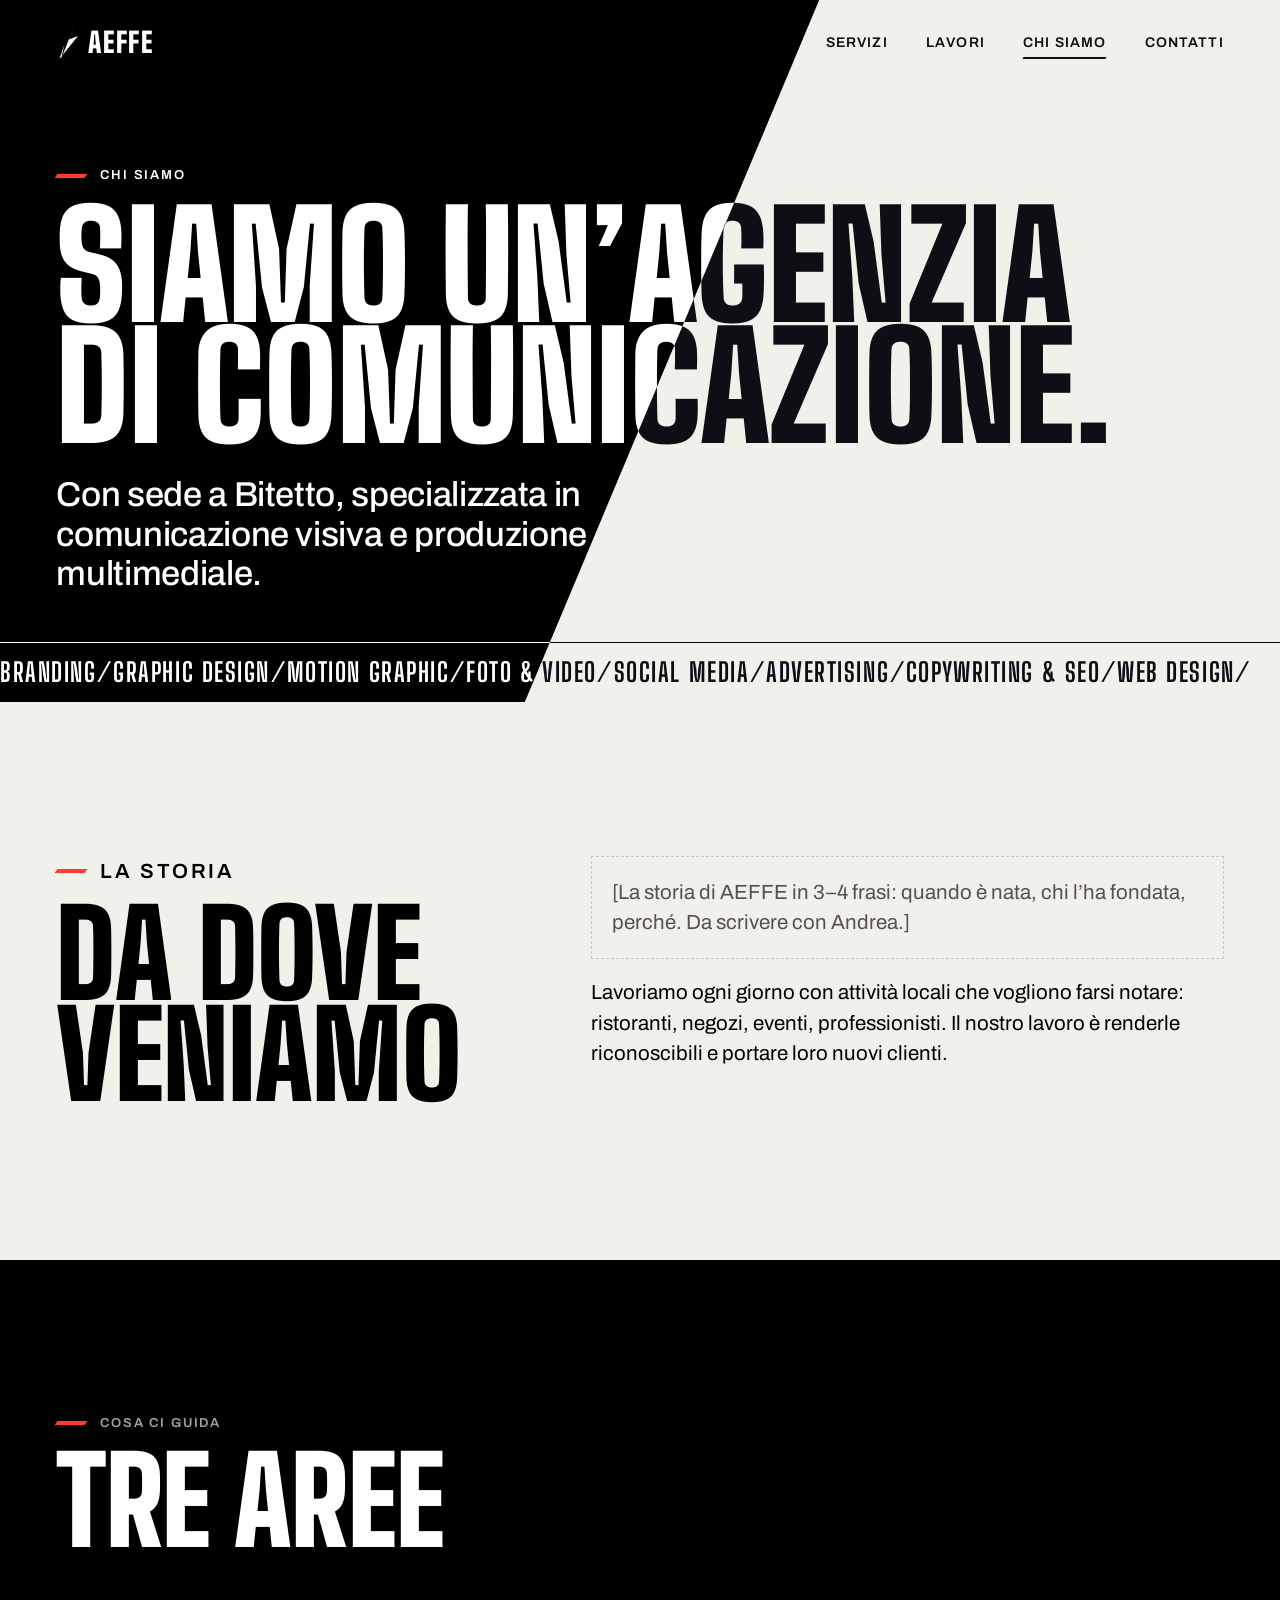
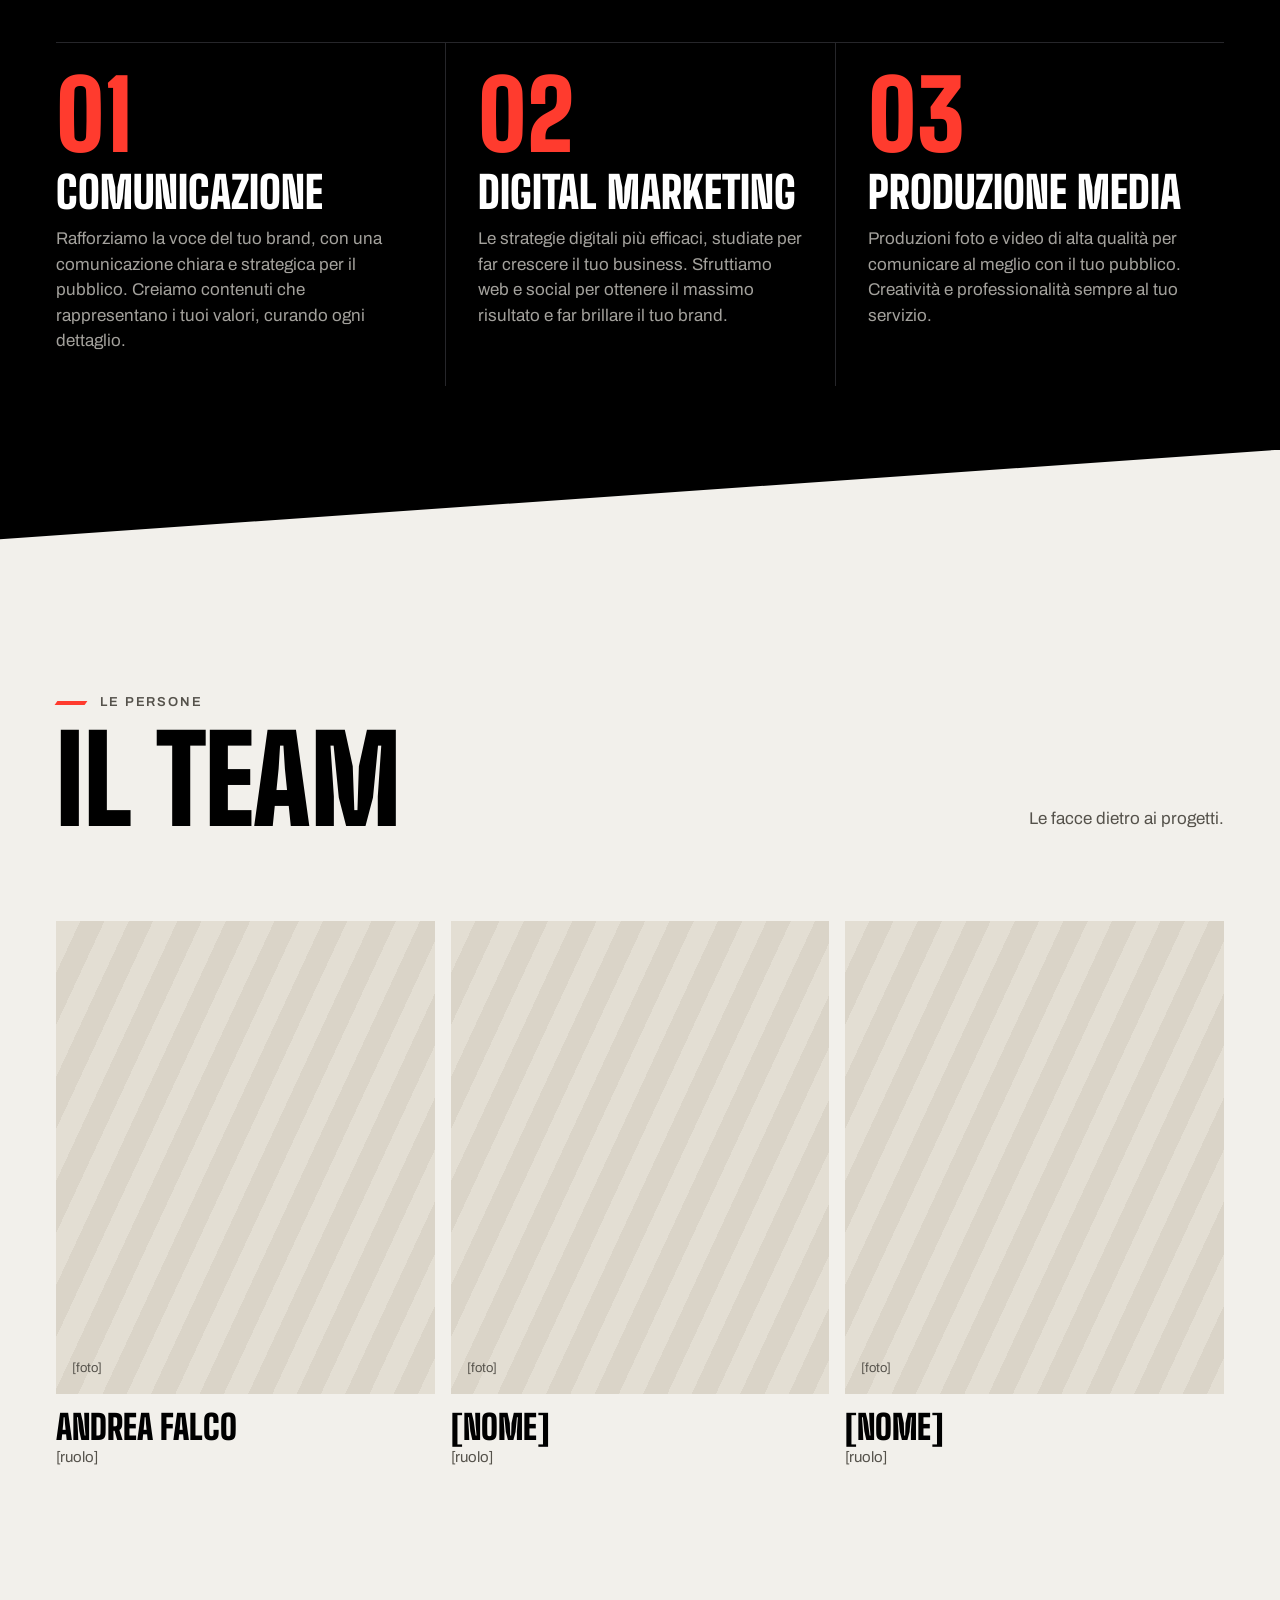
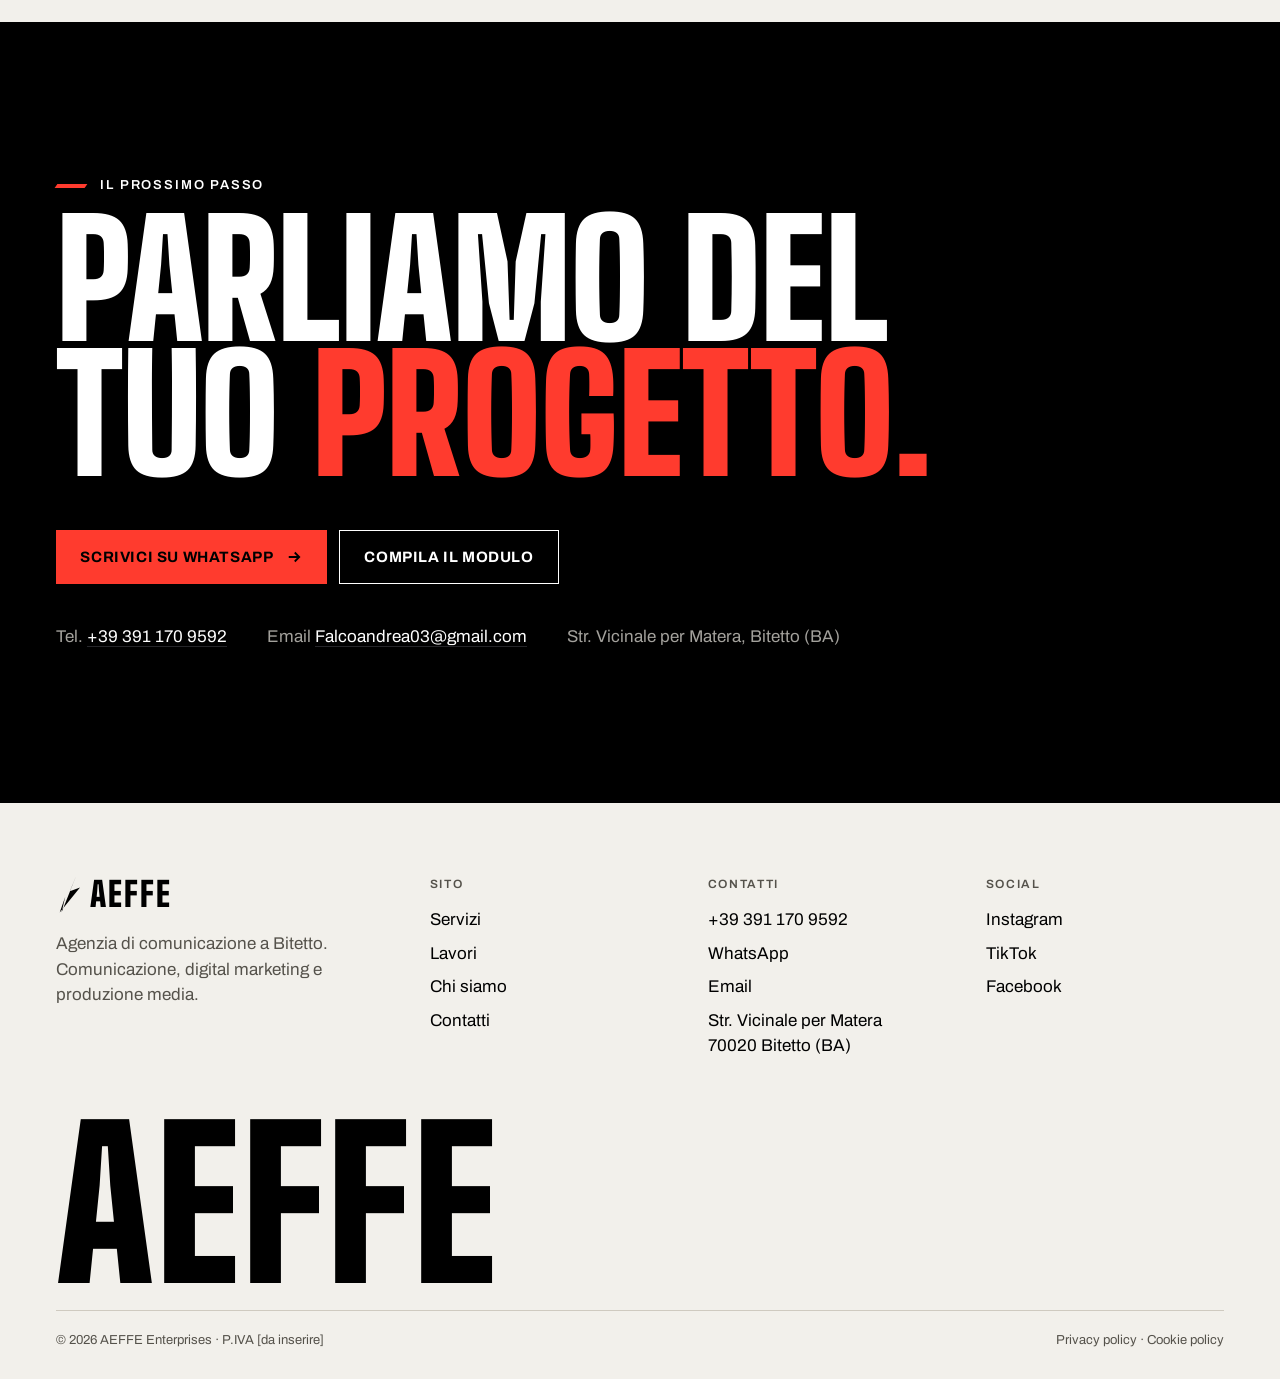
==== chi-siamo/index.html @ dd4289f6 "Sito completo nello stile A (Il Taglio): home, chi siamo, contatti; bozze spostate in /bozze Co-Auth" ====
<!doctype html>
<html lang="it">
<head>
<meta charset="utf-8">
<meta name="viewport" content="width=device-width, initial-scale=1">
<title>Chi siamo — AEFFE Enterprises, agenzia di comunicazione a Bitetto</title>
<meta name="description" content="AEFFE Enterprises è un’agenzia creativa con sede a Bitetto, specializzata in comunicazione visiva e produzione multimediale.">
<meta name="robots" content="noindex">
<meta name="theme-color" content="#000000">
<meta property="og:title" content="Chi siamo — AEFFE Enterprises, agenzia di comunicazione a Bitetto">
<meta property="og:description" content="AEFFE Enterprises è un’agenzia creativa con sede a Bitetto, specializzata in comunicazione visiva e produzione multimediale.">
<meta property="og:locale" content="it_IT">
<link rel="icon" href="data:image/svg+xml,%3Csvg xmlns='http://www.w3.org/2000/svg' viewBox='0 0 40 40'%3E%3Crect width='40' height='40' fill='%23000'/%3E%3Cpolygon points='13,38 27,2 21,17 30,14 11,38 16,24' fill='%23fff'/%3E%3C/svg%3E">
<link rel="preconnect" href="https://fonts.googleapis.com">
<link rel="preconnect" href="https://fonts.gstatic.com" crossorigin>
<link href="https://fonts.googleapis.com/css2?family=Big+Shoulders+Display:wght@700;900&family=Archivo:wght@400;500;600;700&display=swap" rel="stylesheet">
<link rel="stylesheet" href="../assets/style.css">
</head>
<body>
<a class="skip" href="#main">Vai al contenuto</a>
<header class="hdr">
  <a class="logo" href="../" aria-label="AEFFE Enterprises, home"><svg aria-hidden="true" viewBox="0 0 26 40"><polygon points="6,40 22,0 15,17 26,13 4,40 10,23" fill="currentColor"></polygon></svg><span>AEFFE</span></a>
  <nav class="nav" aria-label="Principale"><a href="../#servizi">Servizi</a><a href="../#lavori">Lavori</a><a href="../chi-siamo/" aria-current="page">Chi siamo</a><a href="../contatti/">Contatti</a></nav>
  <button class="menu-btn" type="button" aria-expanded="false" aria-controls="mnav">Menu</button>
</header>
<div class="mnav" id="mnav" role="dialog" aria-modal="true" aria-label="Menu">
  <button class="close" type="button">Chiudi</button>
  <ul>
    <li><a href="../">Home</a></li>
    <li><a href="../#servizi">Servizi</a></li>
    <li><a href="../#lavori">Lavori</a></li>
    <li><a href="../chi-siamo/">Chi siamo</a></li>
    <li><a href="../contatti/">Contatti</a></li>
  </ul>
  <p class="meta"><a href="tel:+393911709592">+39 391 170 9592</a><br>Bitetto (BA), Puglia</p>
</div>
<main id="main">
<section class="hero hero--short" aria-labelledby="hero-t">
  <p class="kicker blend" style="margin-bottom:20px">Chi siamo</p>
  <h1 class="hero-t blend" id="hero-t">Siamo un’agenzia<br>di comunicazione.</h1>
  <p class="hero-sub blend">Con sede a Bitetto, specializzata in comunicazione visiva e produzione multimediale.</p>
  <div class="ticker blend" aria-hidden="true"><div class="ticker-track"><span>Branding ⁄ Graphic design ⁄ Motion graphic ⁄ Foto &amp; video ⁄ Social media ⁄ Advertising ⁄ Copywriting &amp; SEO ⁄ Web design ⁄</span><span>Branding ⁄ Graphic design ⁄ Motion graphic ⁄ Foto &amp; video ⁄ Social media ⁄ Advertising ⁄ Copywriting &amp; SEO ⁄ Web design ⁄</span></div></div>
</section>

<section class="sec paper" aria-labelledby="story-t">
  <div class="wrap story">
    <div><p class="kicker rv">La storia</p><h2 class="h2 rv" id="story-t">Da dove<br>veniamo</h2></div>
    <div class="rv">
      <p class="ph">[La storia di AEFFE in 3–4 frasi: quando è nata, chi l’ha fondata, perché. Da scrivere con Andrea.]</p>
      <p>Lavoriamo ogni giorno con attività locali che vogliono farsi notare: ristoranti, negozi, eventi, professionisti. Il nostro lavoro è renderle riconoscibili e portare loro nuovi clienti.</p>
    </div>
  </div>
</section>

<section class="sec" aria-labelledby="pil-t">
  <div class="wrap">
    <div class="sec-head"><div><p class="kicker rv">Cosa ci guida</p><h2 class="h2 rv" id="pil-t">Tre aree</h2></div></div>
    <div class="pillars">
      <div class="pillar rv"><div class="num">01</div><h3>Comunicazione</h3><p>Rafforziamo la voce del tuo brand, con una comunicazione chiara e strategica per il pubblico. Creiamo contenuti che rappresentano i tuoi valori, curando ogni dettaglio.</p></div>
      <div class="pillar rv"><div class="num">02</div><h3>Digital marketing</h3><p>Le strategie digitali più efficaci, studiate per far crescere il tuo business. Sfruttiamo web e social per ottenere il massimo risultato e far brillare il tuo brand.</p></div>
      <div class="pillar rv"><div class="num">03</div><h3>Produzione media</h3><p>Produzioni foto e video di alta qualità per comunicare al meglio con il tuo pubblico. Creatività e professionalità sempre al tuo servizio.</p></div>
    </div>
  </div>
</section>

<section class="sec paper cut" aria-labelledby="team-t">
  <div class="wrap">
    <div class="sec-head"><div><p class="kicker rv">Le persone</p><h2 class="h2 rv" id="team-t">Il team</h2></div><p class="rv">Le facce dietro ai progetti.</p></div>
    <div class="team">
      <div class="person rv"><div class="pic">[foto]</div><h3>Andrea Falco</h3><p>[ruolo]</p></div>
      <div class="person rv"><div class="pic">[foto]</div><h3>[Nome]</h3><p>[ruolo]</p></div>
      <div class="person rv"><div class="pic">[foto]</div><h3>[Nome]</h3><p>[ruolo]</p></div>
    </div>
  </div>
</section>

<section class="sec cta" aria-labelledby="cta-t">
  <div class="wrap">
    <p class="kicker rv">Il prossimo passo</p>
    <h2 class="h2 rv" id="cta-t">Parliamo del<br>tuo <span>progetto.</span></h2>
    <div class="cta-row rv">
      <a class="btn btn--red" href="https://wa.me/393911709592" target="_blank" rel="noopener"><span>Scrivici su WhatsApp</span><svg aria-hidden="true" viewBox="0 0 24 24" fill="none" stroke="currentColor" stroke-width="2.4"><path d="M5 12h14M13 6l6 6-6 6"></path></svg></a>
      <a class="btn btn--line" href="../contatti/"><span>Compila il modulo</span></a>
    </div>
    <div class="cta-meta rv">
      <span>Tel. <a href="tel:+393911709592">+39 391 170 9592</a></span>
      <span>Email <a href="mailto:Falcoandrea03@gmail.com">Falcoandrea03@gmail.com</a></span>
      <span>Str. Vicinale per Matera, Bitetto (BA)</span>
    </div>
  </div>
</section>

</main>
<footer class="ftr">
  <div class="ftr-grid">
    <div>
      <a class="logo" href="../"><svg aria-hidden="true" viewBox="0 0 26 40"><polygon points="6,40 22,0 15,17 26,13 4,40 10,23" fill="currentColor"></polygon></svg><span>AEFFE</span></a>
      <p style="margin:18px 0 0;max-width:22em;color:var(--mute-ink)">Agenzia di comunicazione a Bitetto. Comunicazione, digital marketing e produzione media.</p>
    </div>
    <div><h4>Sito</h4><ul><li><a href="../#servizi">Servizi</a></li><li><a href="../#lavori">Lavori</a></li><li><a href="../chi-siamo/">Chi siamo</a></li><li><a href="../contatti/">Contatti</a></li></ul></div>
    <div><h4>Contatti</h4><ul><li><a href="tel:+393911709592">+39 391 170 9592</a></li><li><a href="https://wa.me/393911709592" target="_blank" rel="noopener">WhatsApp</a></li><li><a href="mailto:Falcoandrea03@gmail.com">Email</a></li><li><a href="https://maps.app.goo.gl/KDDmytr6ZfaApZoA6" target="_blank" rel="noopener">Str. Vicinale per Matera<br>70020 Bitetto (BA)</a></li></ul></div>
    <div><h4>Social</h4><ul><li><a href="https://www.instagram.com/aeffe_enterprises/" target="_blank" rel="noopener">Instagram</a></li><li><a href="https://www.tiktok.com/@aeffe.enterprises" target="_blank" rel="noopener">TikTok</a></li><li><a href="https://www.facebook.com/profile.php?id=100086536450427" target="_blank" rel="noopener">Facebook</a></li></ul></div>
  </div>
  <div class="big" aria-hidden="true">AEFFE</div>
  <div class="ftr-bottom">
    <span>© <span data-year>2026</span> AEFFE Enterprises · P.IVA [da inserire]</span>
    <span><a href="#">Privacy policy</a> · <a href="#">Cookie policy</a></span>
  </div>
</footer>
<script src="../assets/main.js"></script>
</body>
</html>
---- assets/style.css ----
/* AEFFE — stile "Il Taglio" */
:root{
  --ink:#000;
  --paper:#F2F0EB;
  --paper-2:#E3DED3;
  --accent:#FF3B2E;
  --mute:#A3A19C;
  --mute-ink:#55524B;
  --line:#26262A;
  --line-ink:#CFCAC0;
  --disp:'Big Shoulders Display',Impact,'Arial Narrow',sans-serif;
  --body:'Archivo',system-ui,-apple-system,'Segoe UI',sans-serif;
  --pad:clamp(16px,4.4vw,64px);
  --ease:cubic-bezier(.7,0,.2,1);
}
*,*::before,*::after{box-sizing:border-box}
html{scroll-behavior:smooth}
body{margin:0;background:var(--ink);color:#fff;font-family:var(--body);font-size:17px;line-height:1.5;-webkit-font-smoothing:antialiased;overflow-x:hidden}
a{color:inherit}
img,svg{display:block}
::selection{background:var(--accent);color:#000}
:focus-visible{outline:2px solid var(--accent);outline-offset:3px}
.sr{position:absolute;width:1px;height:1px;overflow:hidden;clip:rect(0 0 0 0);white-space:nowrap}
.skip{position:fixed;left:16px;top:-60px;z-index:100;background:var(--accent);color:#000;padding:10px 16px;font-weight:700}
.skip:focus{top:16px}

/* ---------- header ---------- */
.hdr{position:fixed;inset:0 0 auto;z-index:50;height:84px;padding:0 var(--pad);display:flex;align-items:center;justify-content:space-between;mix-blend-mode:difference;color:#fff;pointer-events:none}
.hdr a,.hdr button{pointer-events:auto}
.logo{display:flex;align-items:center;gap:10px;text-decoration:none}
.logo svg{width:22px;height:34px}
.logo span{font-family:var(--disp);font-weight:900;font-size:28px;letter-spacing:.06em;line-height:1}
.nav{display:flex;gap:clamp(20px,3vw,40px);font-size:14px;font-weight:600;letter-spacing:.08em;text-transform:uppercase}
.nav a{text-decoration:none;position:relative;padding:6px 0}
.nav a::after{content:'';position:absolute;left:0;right:0;bottom:0;height:2px;background:currentColor;transform:scaleX(0) skewX(-30deg);transform-origin:left;transition:transform .35s var(--ease)}
.nav a:hover::after,.nav a[aria-current="page"]::after{transform:scaleX(1) skewX(-30deg)}
.menu-btn{display:none;background:none;border:0;color:#fff;font:600 14px/1 var(--body);letter-spacing:.1em;text-transform:uppercase;padding:14px 0 14px 14px;cursor:pointer}
.mnav{position:fixed;inset:0;z-index:60;background:var(--ink);display:flex;flex-direction:column;justify-content:space-between;padding:96px var(--pad) 32px;clip-path:polygon(100% 0,100% 0,100% 100%,100% 100%);transition:clip-path .55s var(--ease);visibility:hidden}
.mnav.open{clip-path:polygon(0 0,100% 0,100% 100%,0 100%);visibility:visible}
.mnav ul{list-style:none;margin:0;padding:0}
.mnav li a{display:block;font-family:var(--disp);font-weight:900;font-size:clamp(56px,16vw,96px);line-height:.95;text-transform:uppercase;text-decoration:none}
.mnav li a:hover{color:var(--accent)}
.mnav .close{position:absolute;top:24px;right:var(--pad);background:none;border:0;color:#fff;font:600 14px/1 var(--body);letter-spacing:.1em;text-transform:uppercase;padding:14px 0 14px 14px;cursor:pointer}
.mnav .meta{color:var(--mute);font-size:15px}
.mnav .meta a{text-decoration:none;color:#fff}
@media (max-width:760px){.nav{display:none}.menu-btn{display:block}}

/* ---------- buttons ---------- */
.btn{display:inline-flex;align-items:center;gap:12px;min-height:54px;padding:0 24px;font:700 15px/1 var(--body);letter-spacing:.04em;text-transform:uppercase;text-decoration:none;border:0;cursor:pointer;position:relative;isolation:isolate;overflow:hidden;transition:color .3s}
.btn svg{width:18px;height:18px;flex:none;transition:transform .3s var(--ease)}
.btn:hover svg{transform:translateX(4px)}
.btn--red{background:var(--accent);color:#000}
.btn--red::before{content:'';position:absolute;inset:0;background:#fff;z-index:-1;clip-path:polygon(0 0,0 0,-20% 100%,-20% 100%);transition:clip-path .45s var(--ease)}
.btn--red:hover::before{clip-path:polygon(0 0,120% 0,100% 100%,-20% 100%)}
.btn--line{border:1.5px solid currentColor;background:transparent}
.btn--line:hover{background:currentColor}
.btn--line:hover span{color:var(--ink)}
.on-paper .btn--line:hover span{color:var(--paper)}

/* ---------- hero (taglio) ---------- */
.hero{position:relative;isolation:isolate;min-height:100svh;padding:132px var(--pad) 108px;display:flex;flex-direction:column;justify-content:flex-end;overflow:hidden;background:var(--ink)}
.hero::before{content:'';position:absolute;inset:0;z-index:-1;background:var(--paper);clip-path:polygon(64% 0,100% 0,100% 100%,41% 100%)}
.hero--short{min-height:78svh}
.blend{mix-blend-mode:difference;color:#fff}
.hero-t{margin:0;font-family:var(--disp);font-weight:900;font-size:clamp(72px,15.6vw,236px);line-height:.82;letter-spacing:-.005em;text-transform:uppercase}
.hero--short .hero-t{font-size:clamp(64px,11.5vw,180px)}
.hero-sub{margin:28px 0 0;font-size:clamp(22px,2.7vw,40px);font-weight:500;line-height:1.15;letter-spacing:-.01em;max-width:21em}
.hero-row{display:flex;flex-wrap:wrap;align-items:flex-end;justify-content:space-between;gap:32px 48px;margin-top:clamp(36px,6vh,64px)}
.hero-row .lead{max-width:30em;display:flex;flex-direction:column;gap:22px;align-items:flex-start}
.hero-row .lead p{margin:0;font-size:17px;line-height:1.5}
.stats{display:flex;gap:clamp(28px,4vw,56px);margin:0}
.stats div{display:flex;flex-direction:column-reverse;gap:6px}
.stats dt{font-size:12px;font-weight:600;letter-spacing:.12em;text-transform:uppercase}
.stats dd{margin:0;font-family:var(--disp);font-weight:900;font-size:clamp(56px,6.2vw,92px);line-height:.88}
.ticker{position:absolute;left:0;right:0;bottom:0;height:60px;border-top:1px solid #fff;display:flex;align-items:center;overflow:hidden}
.ticker-track{display:flex;white-space:nowrap;font-family:var(--disp);font-weight:700;font-size:26px;letter-spacing:.06em;text-transform:uppercase;animation:tick 40s linear infinite}
.ticker-track span{padding-right:40px}
@keyframes tick{to{transform:translateX(-50%)}}
@media (max-width:760px){
  .hero::before{clip-path:polygon(80% 0,100% 0,100% 100%,62% 100%)}
  .hero{padding-bottom:96px}
}

/* ---------- sections ---------- */
.sec{position:relative;padding:clamp(88px,12vw,168px) var(--pad)}
.paper{background:var(--paper);color:var(--ink)}
.cut{clip-path:polygon(0 clamp(40px,7vw,110px),100% 0,100% 100%,0 100%);margin-top:calc(-1 * clamp(40px,7vw,110px));padding-top:calc(clamp(88px,12vw,168px) + clamp(40px,7vw,110px))}
.cut-r{clip-path:polygon(0 0,100% clamp(40px,7vw,110px),100% 100%,0 100%);margin-top:calc(-1 * clamp(40px,7vw,110px));padding-top:calc(clamp(88px,12vw,168px) + clamp(40px,7vw,110px))}
.wrap{max-width:1312px;margin:0 auto}
.kicker{display:flex;align-items:center;gap:14px;margin:0;font-size:13px;font-weight:600;letter-spacing:.14em;text-transform:uppercase}
.kicker::before{content:'';width:30px;height:4px;background:var(--accent);transform:skewX(-35deg)}
.h2{margin:18px 0 0;font-family:var(--disp);font-weight:900;font-size:clamp(60px,9.4vw,150px);line-height:.84;text-transform:uppercase;letter-spacing:-.005em}
.sec-head{display:flex;flex-wrap:wrap;align-items:flex-end;justify-content:space-between;gap:24px 48px;margin-bottom:clamp(48px,7vw,96px)}
.sec-head p{margin:0;max-width:26em;color:var(--mute)}
.paper .sec-head p{color:var(--mute-ink)}

/* manifesto */
.manifesto{margin:28px 0 0;font-size:clamp(32px,4.8vw,72px);font-weight:500;line-height:1.06;letter-spacing:-.025em;max-width:17em}
.manifesto em{font-style:normal;position:relative;white-space:nowrap}
.manifesto em::after{content:'';position:absolute;left:-2%;right:-2%;bottom:.04em;height:.14em;background:var(--accent);transform:skewX(-30deg);z-index:-1}
.manifesto-wrap{position:relative;isolation:isolate}
.manifesto-foot{display:grid;grid-template-columns:repeat(auto-fit,minmax(260px,1fr));gap:32px;margin-top:clamp(48px,7vw,96px);padding-top:28px;border-top:1px solid var(--line-ink)}
.manifesto-foot p{margin:0;color:var(--mute-ink)}
.manifesto-foot b{display:block;color:var(--ink);font-size:13px;letter-spacing:.12em;text-transform:uppercase;margin-bottom:8px}

/* servizi */
.svc-group{margin-top:56px}
.svc-group:first-of-type{margin-top:0}
.svc-group h3{display:flex;gap:16px;align-items:baseline;margin:0 0 12px;font-size:13px;font-weight:600;letter-spacing:.14em;text-transform:uppercase;color:var(--mute)}
.svc-group h3 b{color:var(--accent);font-weight:700}
.svc{list-style:none;margin:0;padding:0}
.svc a{position:relative;isolation:isolate;display:grid;grid-template-columns:minmax(0,1fr) minmax(0,26em) 40px;align-items:center;gap:12px 40px;padding:22px 0;border-top:1px solid var(--line);text-decoration:none;transition:color .3s,padding .45s var(--ease)}
.svc li:last-child a{border-bottom:1px solid var(--line)}
.svc a::before{content:'';position:absolute;inset:0 calc(-1 * var(--pad));z-index:-1;background:var(--accent);clip-path:polygon(0 0,0 0,-8% 100%,-8% 100%);transition:clip-path .5s var(--ease)}
.svc a:hover,.svc a:focus-visible{color:#000;padding-left:20px}
.svc a:hover::before,.svc a:focus-visible::before{clip-path:polygon(0 0,108% 0,100% 100%,-8% 100%)}
.svc .n{font-family:var(--disp);font-weight:900;font-size:clamp(40px,5.6vw,84px);line-height:.9;text-transform:uppercase}
.svc .d{color:var(--mute);transition:color .3s}
.svc a:hover .d{color:#000}
.svc .ar{width:32px;height:32px;justify-self:end;transition:transform .4s var(--ease)}
.svc a:hover .ar{transform:rotate(-45deg)}
@media (max-width:760px){.svc a{grid-template-columns:1fr 32px}.svc .d{grid-column:1/-1;grid-row:2}}

/* metodo */
.steps{display:grid;grid-template-columns:repeat(auto-fit,minmax(240px,1fr));gap:0;counter-reset:s;border-top:1.5px solid var(--ink)}
.step{padding:28px 28px 8px 0;border-right:1px solid var(--line-ink)}
.step:last-child{border-right:0}
.step .num{font-family:var(--disp);font-weight:900;font-size:clamp(88px,9vw,140px);line-height:.85;color:transparent;-webkit-text-stroke:2px var(--ink)}
.step:hover .num{color:var(--accent);-webkit-text-stroke-color:var(--accent)}
.step h3{margin:20px 0 10px;font-family:var(--disp);font-weight:900;font-size:36px;line-height:1;text-transform:uppercase}
.step p{margin:0;color:var(--mute-ink)}
@media (max-width:760px){.step{border-right:0;border-bottom:1px solid var(--line-ink);padding-right:0}}

/* lavori */
.works{display:grid;grid-template-columns:repeat(12,minmax(0,1fr));gap:16px}
.work{position:relative;isolation:isolate;display:flex;flex-direction:column;justify-content:space-between;padding:20px;min-height:320px;text-decoration:none;background:#141416;overflow:hidden}
.work::before{content:'';position:absolute;inset:0;z-index:-2;background:repeating-linear-gradient(115deg,#141416 0 22px,#19191C 22px 44px)}
.work::after{content:'';position:absolute;inset:0;z-index:-1;background:var(--accent);clip-path:polygon(0 100%,0 100%,0 100%);transition:clip-path .55s var(--ease)}
.work:hover::after{clip-path:polygon(0 0,100% 0,100% 100%,0 100%,0 100%)}
.work:hover{color:#000}
.work .tag{font-size:12px;font-weight:600;letter-spacing:.12em;text-transform:uppercase}
.work .ttl{font-family:var(--disp);font-weight:900;font-size:clamp(32px,3.4vw,48px);line-height:.92;text-transform:uppercase}
.work .ph{font-size:13px;color:var(--mute)}
.work:hover .ph{color:#000}
.w1{grid-column:span 7;min-height:520px}.w2{grid-column:span 5;min-height:520px}
.w3{grid-column:span 4;min-height:440px}.w4{grid-column:span 4;min-height:440px}.w5{grid-column:span 4;min-height:440px}
@media (max-width:900px){.w1,.w2,.w3,.w4,.w5{grid-column:span 12;min-height:360px}}
.more{display:flex;justify-content:flex-end;margin-top:32px}

/* numeri (banda tagliata) */
.band{position:relative;isolation:isolate;padding:clamp(80px,10vw,140px) var(--pad);overflow:hidden;background:var(--ink)}
.band::before{content:'';position:absolute;inset:0;z-index:-1;background:var(--paper);clip-path:polygon(58% 0,100% 0,100% 100%,40% 100%)}
.band .stats{justify-content:space-between;flex-wrap:wrap;max-width:1312px;margin:0 auto}
.band .stats dd{font-size:clamp(96px,14vw,220px)}
.band .stats dt{font-size:14px}

/* cta */
.cta{text-align:left}
.cta .h2{font-size:clamp(68px,12.5vw,200px)}
.cta .h2 span{color:var(--accent)}
.cta-row{display:flex;flex-wrap:wrap;gap:12px;margin-top:48px}
.cta-meta{display:flex;flex-wrap:wrap;gap:12px 40px;margin-top:40px;color:var(--mute)}
.cta-meta a{color:#fff;text-decoration:none;border-bottom:1px solid var(--line)}
.cta-meta a:hover{border-color:var(--accent)}

/* footer */
.ftr{background:var(--paper);color:var(--ink);padding:72px var(--pad) 28px}
.ftr-grid{display:grid;grid-template-columns:1.4fr repeat(3,minmax(0,1fr));gap:40px;max-width:1312px;margin:0 auto}
.ftr h4{margin:0 0 14px;font-size:12px;letter-spacing:.14em;text-transform:uppercase;color:var(--mute-ink);font-weight:600}
.ftr ul{list-style:none;margin:0;padding:0;display:flex;flex-direction:column;gap:8px}
.ftr a{text-decoration:none}
.ftr a:hover{color:var(--accent)}
.ftr .big{font-family:var(--disp);font-weight:900;font-size:clamp(88px,16vw,240px);line-height:.8;text-transform:uppercase;margin:64px auto 0;max-width:1312px;letter-spacing:.01em}
.ftr-bottom{display:flex;flex-wrap:wrap;justify-content:space-between;gap:12px;max-width:1312px;margin:24px auto 0;padding-top:20px;border-top:1px solid var(--line-ink);font-size:13px;color:var(--mute-ink)}
.ftr .logo span{font-size:34px}
.ftr .logo svg{width:24px;height:38px}
@media (max-width:860px){.ftr-grid{grid-template-columns:1fr 1fr}}

/* chi siamo */
.pillars{display:grid;grid-template-columns:repeat(auto-fit,minmax(280px,1fr));gap:0}
.pillar{padding:32px 32px 32px 0;border-top:1px solid var(--line)}
.pillar + .pillar{padding-left:32px;border-left:1px solid var(--line)}
.pillar .num{font-family:var(--disp);font-weight:900;font-size:96px;line-height:.85;color:var(--accent)}
.pillar h3{margin:16px 0 12px;font-family:var(--disp);font-weight:900;font-size:44px;line-height:.95;text-transform:uppercase}
.pillar p{margin:0;color:var(--mute)}
@media (max-width:900px){.pillar + .pillar{padding-left:0;border-left:0}}
.story{display:grid;grid-template-columns:minmax(0,1fr) minmax(0,1.3fr);gap:48px}
.story p{margin:0 0 18px;font-size:clamp(19px,1.6vw,22px)}
.story .ph{color:var(--mute-ink);border:1.5px dashed var(--line-ink);padding:20px}
@media (max-width:860px){.story{grid-template-columns:1fr}}
.team{display:grid;grid-template-columns:repeat(auto-fit,minmax(240px,1fr));gap:16px}
.person .pic{aspect-ratio:4/5;background:repeating-linear-gradient(115deg,var(--paper-2) 0 22px,#DAD4C8 22px 44px);display:flex;align-items:flex-end;padding:16px;font-size:13px;color:var(--mute-ink)}
.person h3{margin:16px 0 2px;font-family:var(--disp);font-weight:900;font-size:34px;text-transform:uppercase;line-height:1}
.person p{margin:0;color:var(--mute-ink);font-size:15px}

/* contatti */
.contact{display:grid;grid-template-columns:minmax(0,1.25fr) minmax(0,1fr);gap:0}
.contact > *{padding:clamp(40px,6vw,88px) var(--pad)}
.contact .info{background:var(--paper);color:var(--ink)}
@media (max-width:900px){.contact{grid-template-columns:1fr}}
.form{display:flex;flex-direction:column;gap:26px;max-width:640px}
.field{display:flex;flex-direction:column;gap:8px}
.field label,.field legend{font-size:13px;font-weight:600;letter-spacing:.12em;text-transform:uppercase}
.field input,.field textarea{font:inherit;color:#fff;background:transparent;border:0;border-bottom:1.5px solid #4A4A50;padding:12px 0;border-radius:0}
.field input:focus,.field textarea:focus{outline:none;border-color:var(--accent)}
.field textarea{min-height:120px;resize:vertical}
fieldset.field{border:0;margin:0;padding:0}
.chips{display:flex;flex-wrap:wrap;gap:8px;margin-top:6px}
.chip input{position:absolute;opacity:0;pointer-events:none}
.chip span{display:inline-flex;align-items:center;min-height:44px;padding:0 16px;border:1.5px solid #4A4A50;font-size:14px;font-weight:600;cursor:pointer;transition:all .2s}
.chip input:checked + span{background:var(--accent);border-color:var(--accent);color:#000}
.chip input:focus-visible + span{outline:2px solid var(--accent);outline-offset:2px}
.consent{display:flex;gap:12px;align-items:flex-start;font-size:14px;color:var(--mute)}
.consent input{width:20px;height:20px;margin-top:2px;accent-color:var(--accent);flex:none}
.form-note{font-size:14px;color:var(--mute);margin:0}
.form-err{color:var(--accent);font-size:14px;margin:0;min-height:1.4em}
.info dl{margin:0;display:flex;flex-direction:column;gap:28px}
.info dt{font-size:12px;font-weight:600;letter-spacing:.14em;text-transform:uppercase;color:var(--mute-ink);margin-bottom:6px}
.info dd{margin:0;font-family:var(--disp);font-weight:900;font-size:clamp(30px,3vw,42px);line-height:1.05;text-transform:uppercase}
.info dd a{text-decoration:none}
.info dd a:hover{color:var(--accent)}
.info dd small{display:block;font-family:var(--body);font-weight:500;font-size:16px;text-transform:none;margin-top:6px}

/* reveal */
.rv{opacity:0;transform:translateY(28px);transition:opacity .8s var(--ease),transform .8s var(--ease)}
.rv.in{opacity:1;transform:none}
@media (prefers-reduced-motion:reduce){
  html{scroll-behavior:auto}
  .rv{opacity:1;transform:none;transition:none}
  .ticker-track{animation:none}
  *{transition-duration:.01ms!important}
}
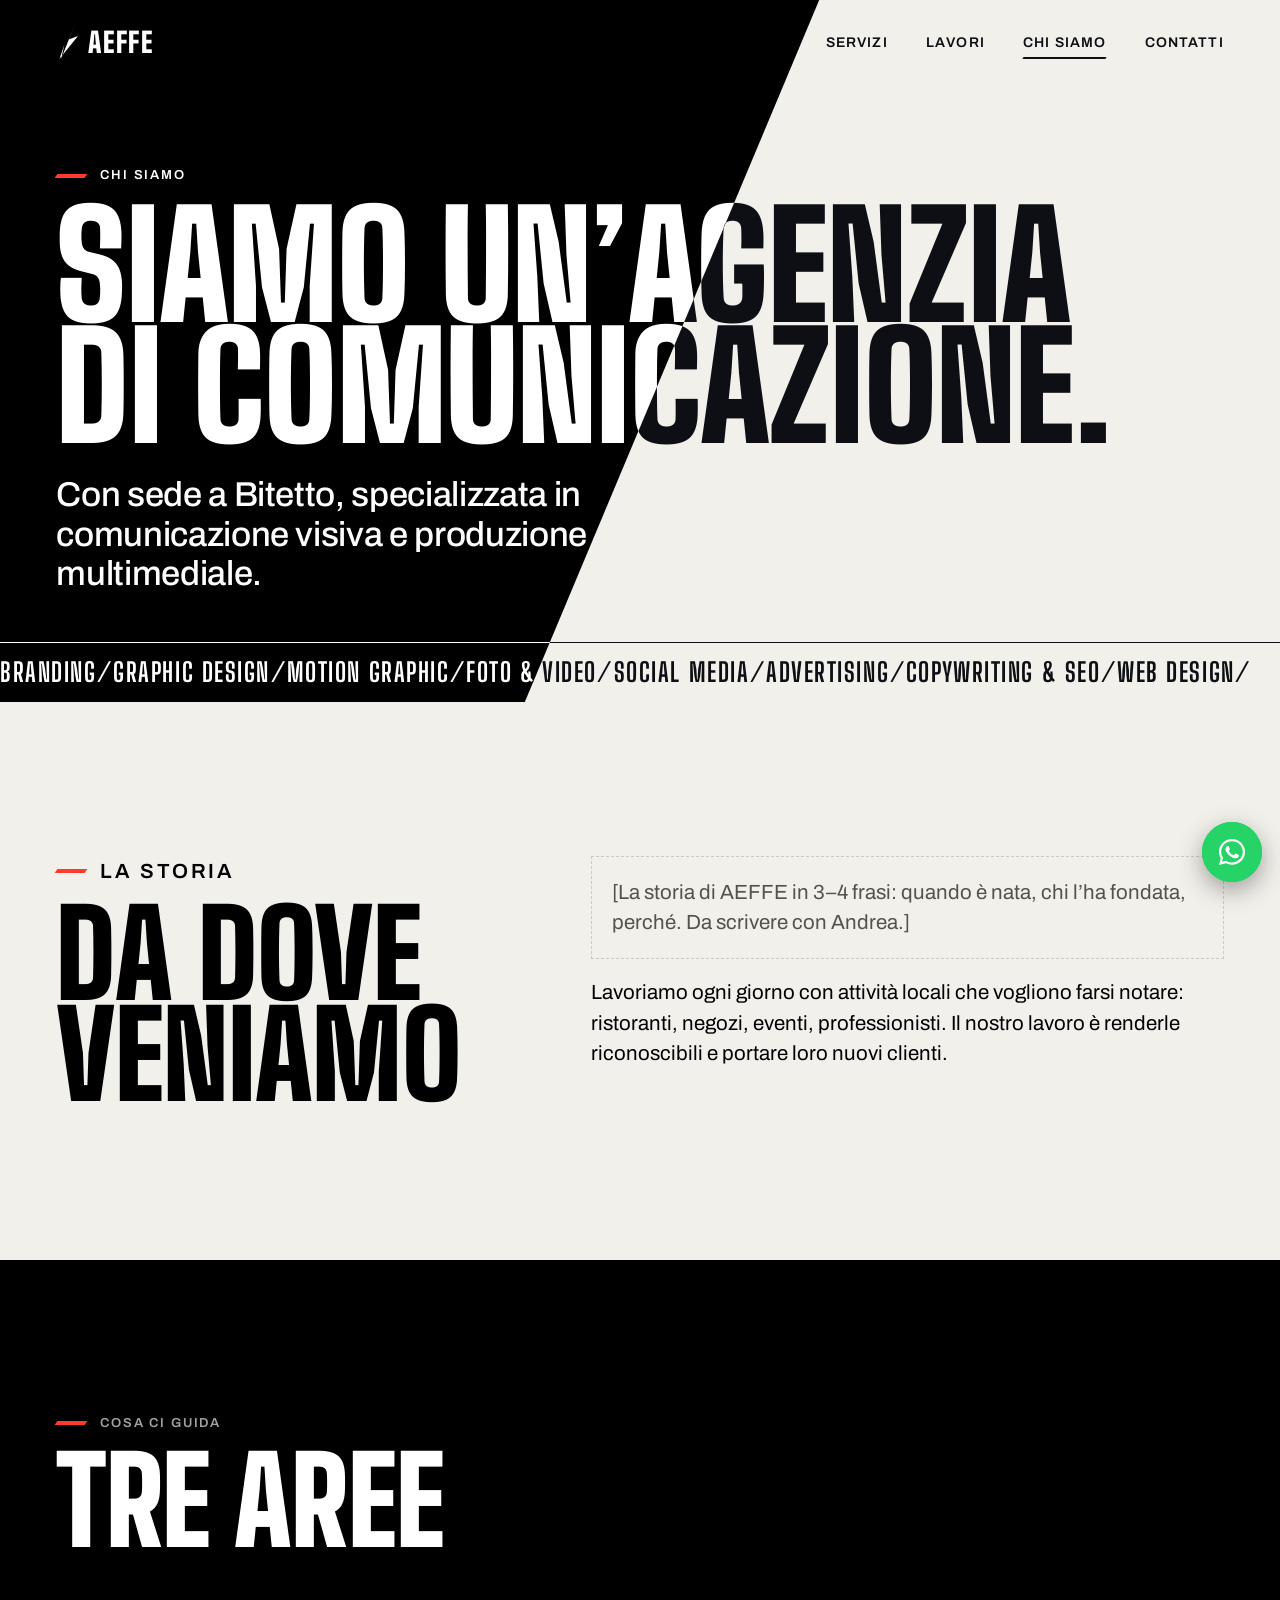
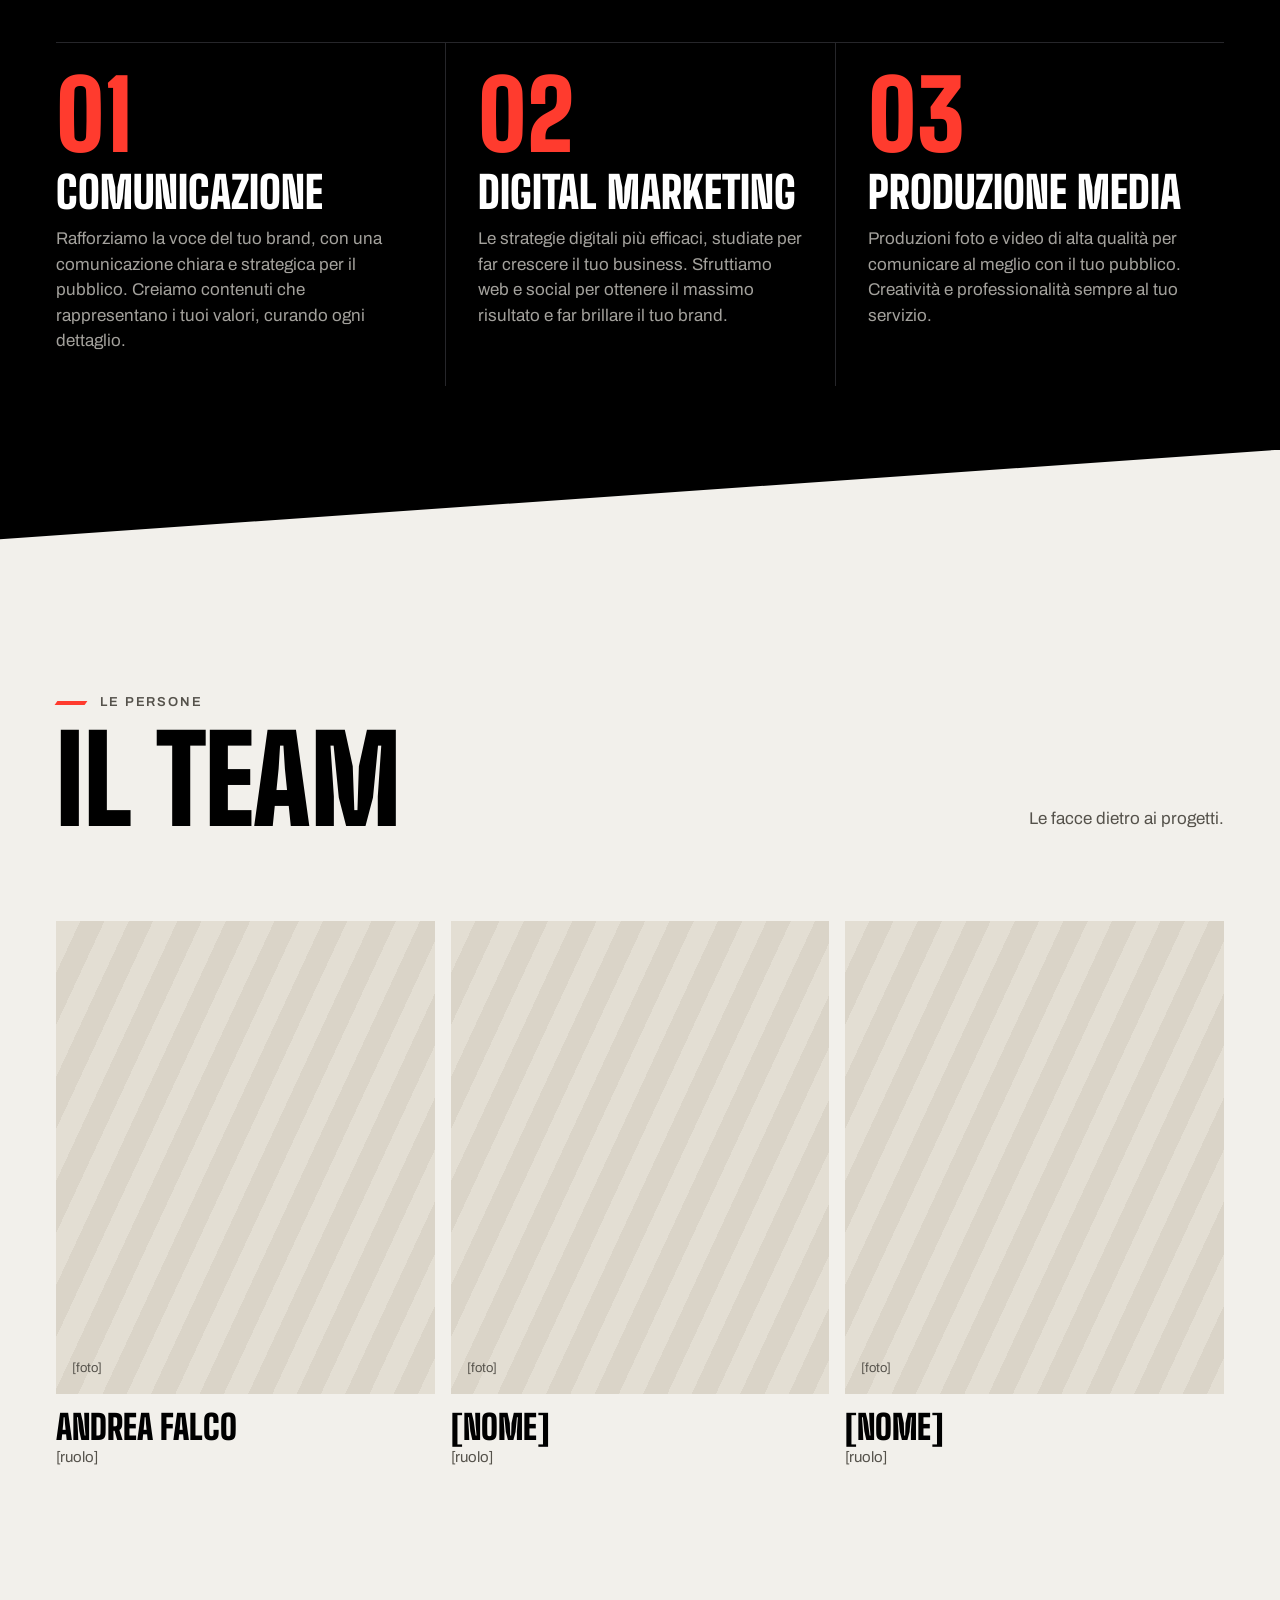
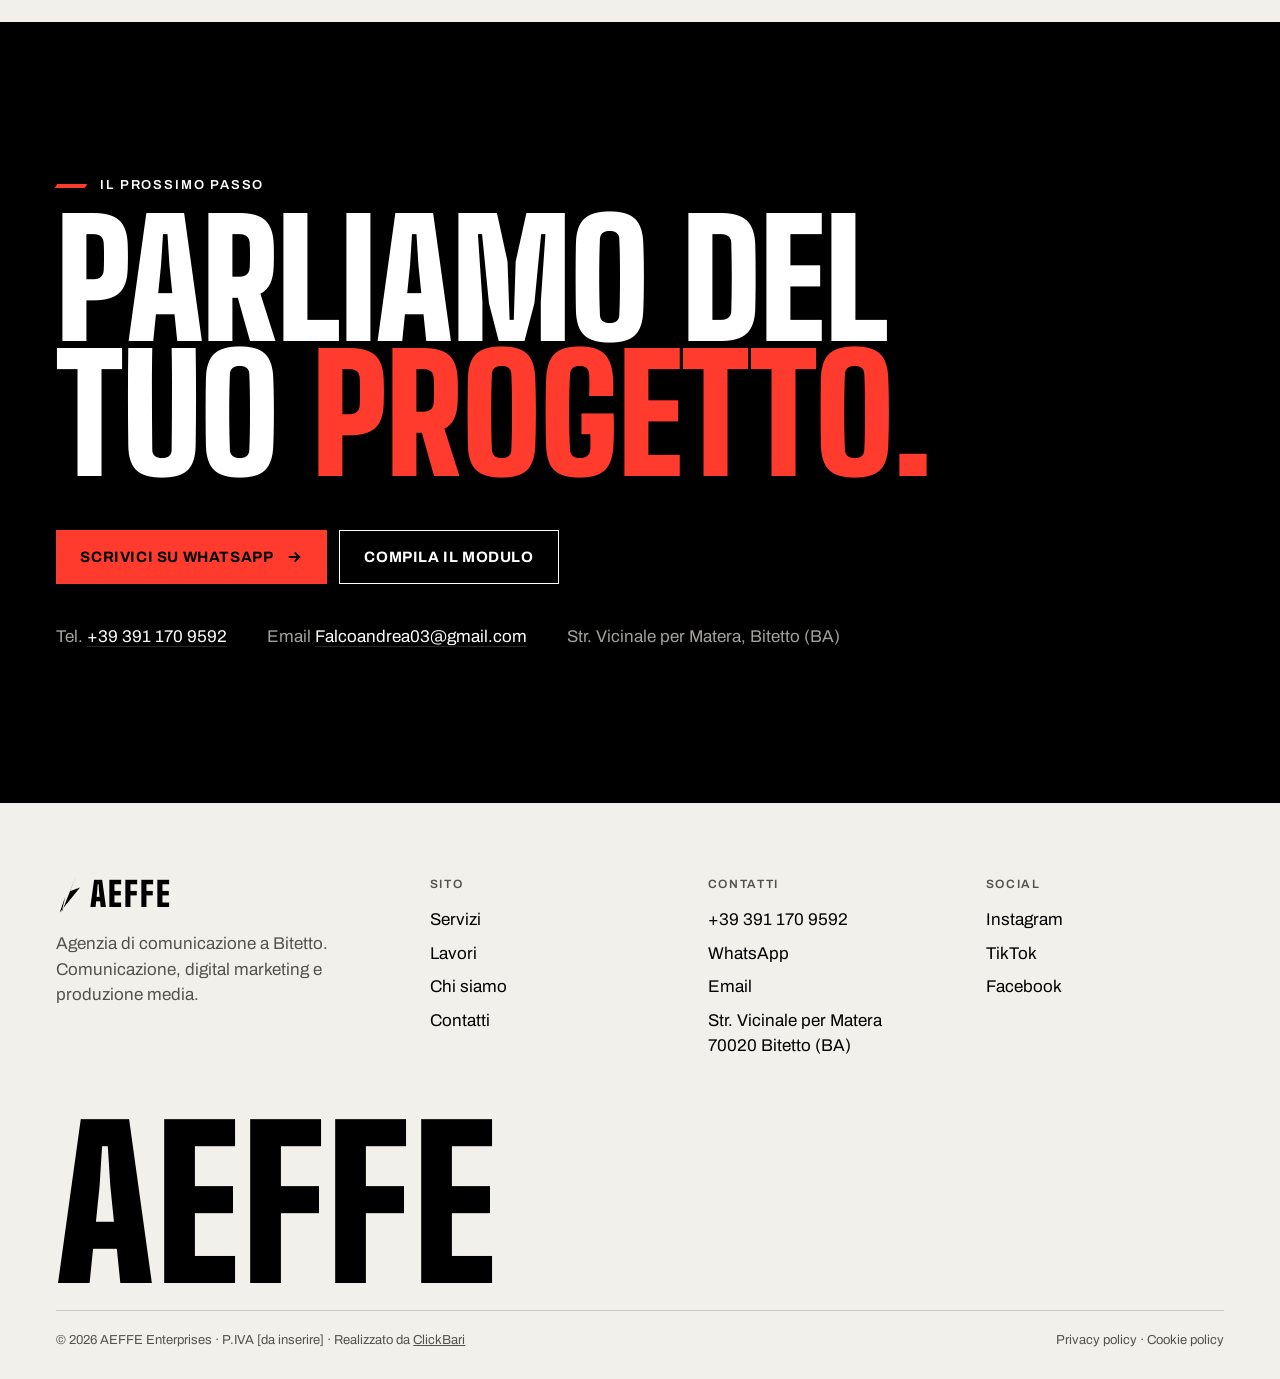
==== commit a6678ba3: "Pulsante WhatsApp flottante, credito ClickBari nel footer, fix overflow orizzontale su mobile Co-Aut" ====
--- a/chi-siamo/index.html
+++ b/chi-siamo/index.html
@@ -103,10 +103,11 @@
   </div>
   <div class="big" aria-hidden="true">AEFFE</div>
   <div class="ftr-bottom">
-    <span>© <span data-year>2026</span> AEFFE Enterprises · P.IVA [da inserire]</span>
+    <span>© <span data-year>2026</span> AEFFE Enterprises · P.IVA [da inserire] · Realizzato da <a href="https://clickbari.it" target="_blank" rel="noopener" style="text-decoration:underline">ClickBari</a></span>
     <span><a href="#">Privacy policy</a> · <a href="#">Cookie policy</a></span>
   </div>
 </footer>
+<a class="wa-fab" href="https://wa.me/393911709592?text=Ciao%20AEFFE%2C%20vorrei%20informazioni" target="_blank" rel="noopener" aria-label="Scrivici su WhatsApp"><svg viewBox="0 0 32 32" aria-hidden="true"><path fill="currentColor" d="M16 3C8.8 3 3 8.7 3 15.8c0 2.3.6 4.5 1.8 6.5L3 29l6.9-1.8a13.2 13.2 0 0 0 6.1 1.5c7.2 0 13-5.7 13-12.8S23.2 3 16 3Zm0 23.4c-2 0-3.9-.5-5.5-1.5l-.4-.2-4.1 1.1 1.1-4-.3-.4a10.4 10.4 0 0 1-1.6-5.6C5.2 10 10 5.3 16 5.3s10.8 4.7 10.8 10.5S22 26.4 16 26.4Zm5.9-7.9c-.3-.2-1.9-.9-2.2-1s-.5-.2-.7.2-.8 1-1 1.2-.4.2-.7.1a8.8 8.8 0 0 1-4.4-3.8c-.3-.6.3-.5.9-1.7.1-.2 0-.4 0-.5l-1-2.4c-.3-.6-.5-.5-.7-.5h-.6a1.2 1.2 0 0 0-.9.4 3.6 3.6 0 0 0-1.1 2.7c0 1.6 1.2 3.1 1.3 3.3s2.3 3.5 5.6 4.9c2.1.9 2.9 1 4 .8.6-.1 1.9-.8 2.2-1.5s.3-1.4.2-1.5-.3-.2-.6-.4Z"/></svg></a>
 <script src="../assets/main.js"></script>
 </body>
 </html>
--- a/assets/style.css
+++ b/assets/style.css
@@ -14,8 +14,8 @@
   --ease:cubic-bezier(.7,0,.2,1);
 }
 *,*::before,*::after{box-sizing:border-box}
-html{scroll-behavior:smooth}
-body{margin:0;background:var(--ink);color:#fff;font-family:var(--body);font-size:17px;line-height:1.5;-webkit-font-smoothing:antialiased;overflow-x:hidden}
+html{scroll-behavior:smooth;overflow-x:clip}
+body{margin:0;background:var(--ink);color:#fff;font-family:var(--body);font-size:17px;line-height:1.5;-webkit-font-smoothing:antialiased;overflow-x:clip}
 a{color:inherit}
 img,svg{display:block}
 ::selection{background:var(--accent);color:#000}
@@ -82,7 +82,7 @@
 }
 
 /* ---------- sections ---------- */
-.sec{position:relative;padding:clamp(88px,12vw,168px) var(--pad)}
+.sec{position:relative;overflow-x:clip;padding:clamp(88px,12vw,168px) var(--pad)}
 .paper{background:var(--paper);color:var(--ink)}
 .cut{clip-path:polygon(0 clamp(40px,7vw,110px),100% 0,100% 100%,0 100%);margin-top:calc(-1 * clamp(40px,7vw,110px));padding-top:calc(clamp(88px,12vw,168px) + clamp(40px,7vw,110px))}
 .cut-r{clip-path:polygon(0 0,100% clamp(40px,7vw,110px),100% 100%,0 100%);margin-top:calc(-1 * clamp(40px,7vw,110px));padding-top:calc(clamp(88px,12vw,168px) + clamp(40px,7vw,110px))}
@@ -230,3 +230,12 @@
   .ticker-track{animation:none}
   *{transition-duration:.01ms!important}
 }
+
+/* WhatsApp flottante */
+.wa-fab{position:fixed;right:max(18px,env(safe-area-inset-right));bottom:max(18px,env(safe-area-inset-bottom));z-index:55;width:60px;height:60px;border-radius:50%;background:#25D366;color:#fff;display:grid;place-items:center;box-shadow:0 8px 24px rgba(0,0,0,.35);transition:transform .25s var(--ease)}
+.wa-fab svg{width:32px;height:32px}
+.wa-fab:hover{transform:scale(1.08)}
+.wa-fab::after{content:'';position:absolute;inset:0;border-radius:50%;border:2px solid #25D366;animation:waPulse 2.4s ease-out infinite}
+@keyframes waPulse{from{transform:scale(1);opacity:.7}to{transform:scale(1.5);opacity:0}}
+body:has(.mnav.open) .wa-fab{display:none}
+@media (prefers-reduced-motion:reduce){.wa-fab::after{animation:none}}
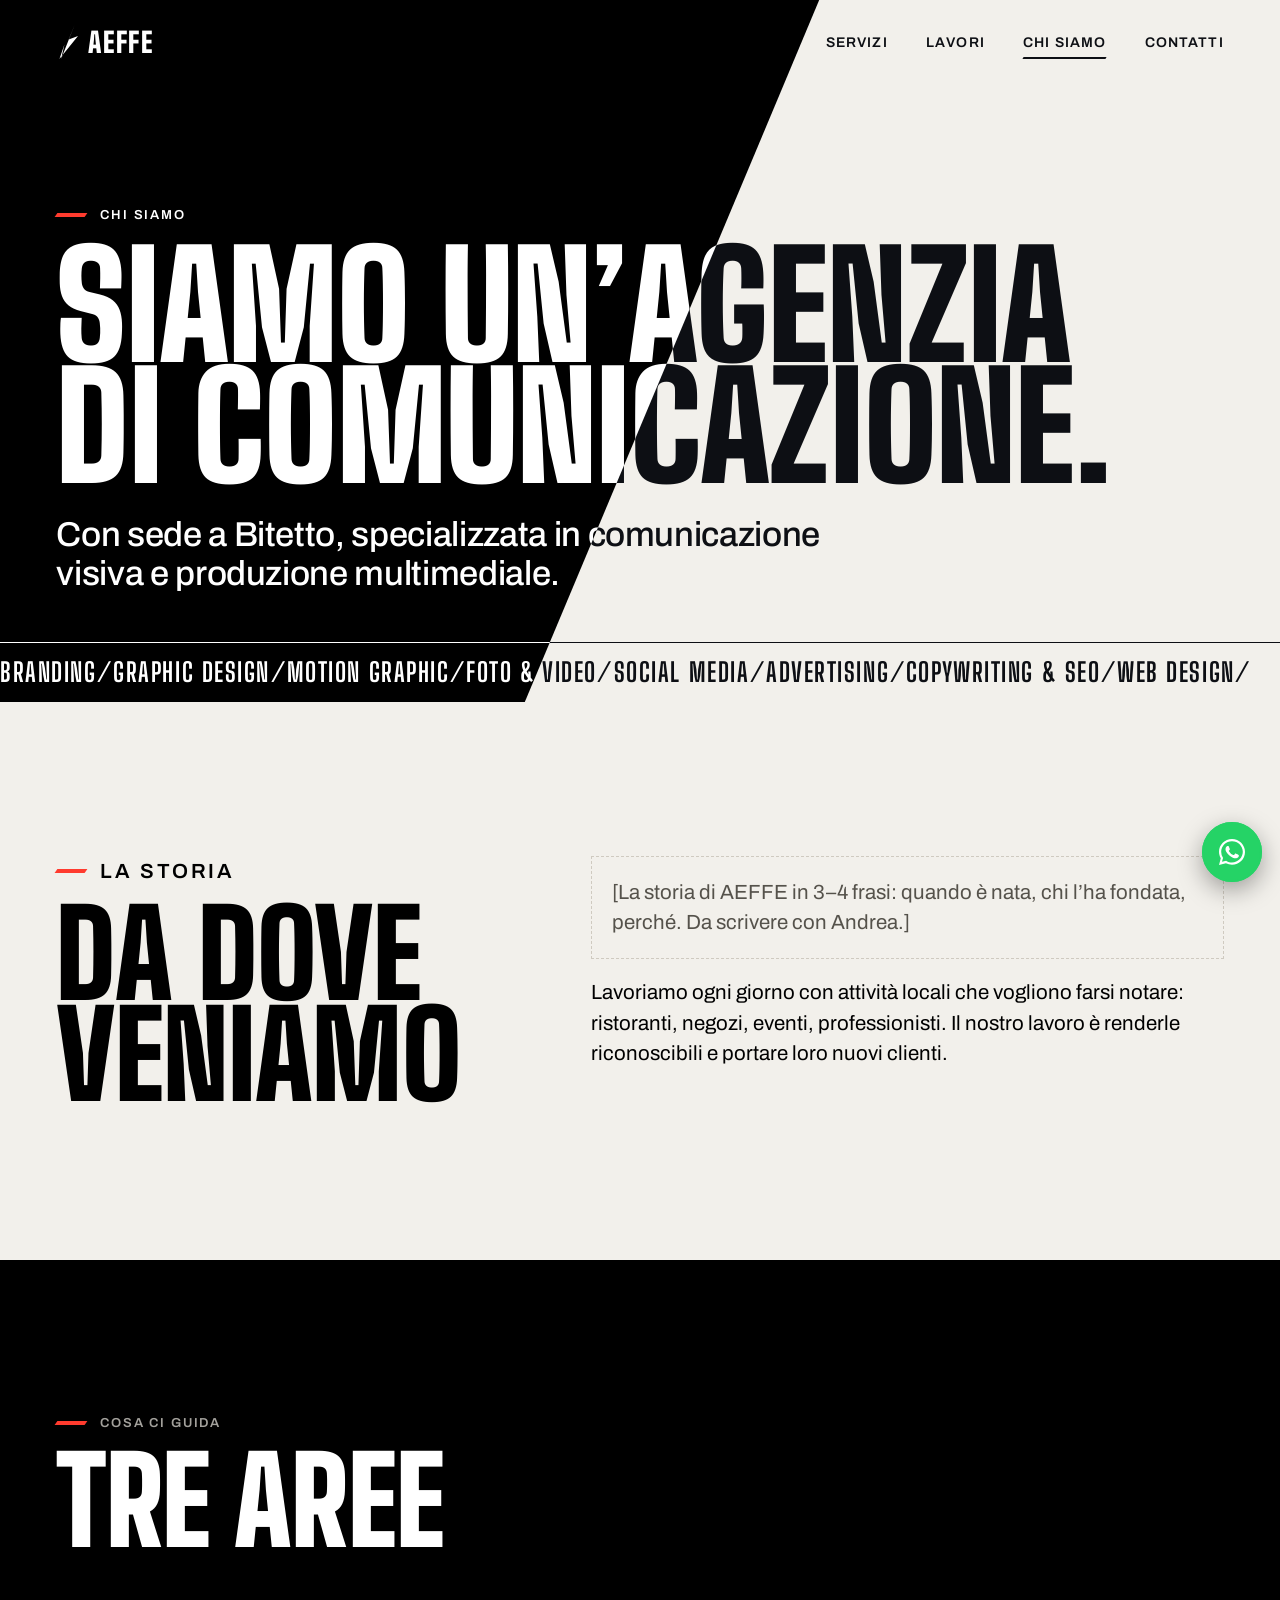
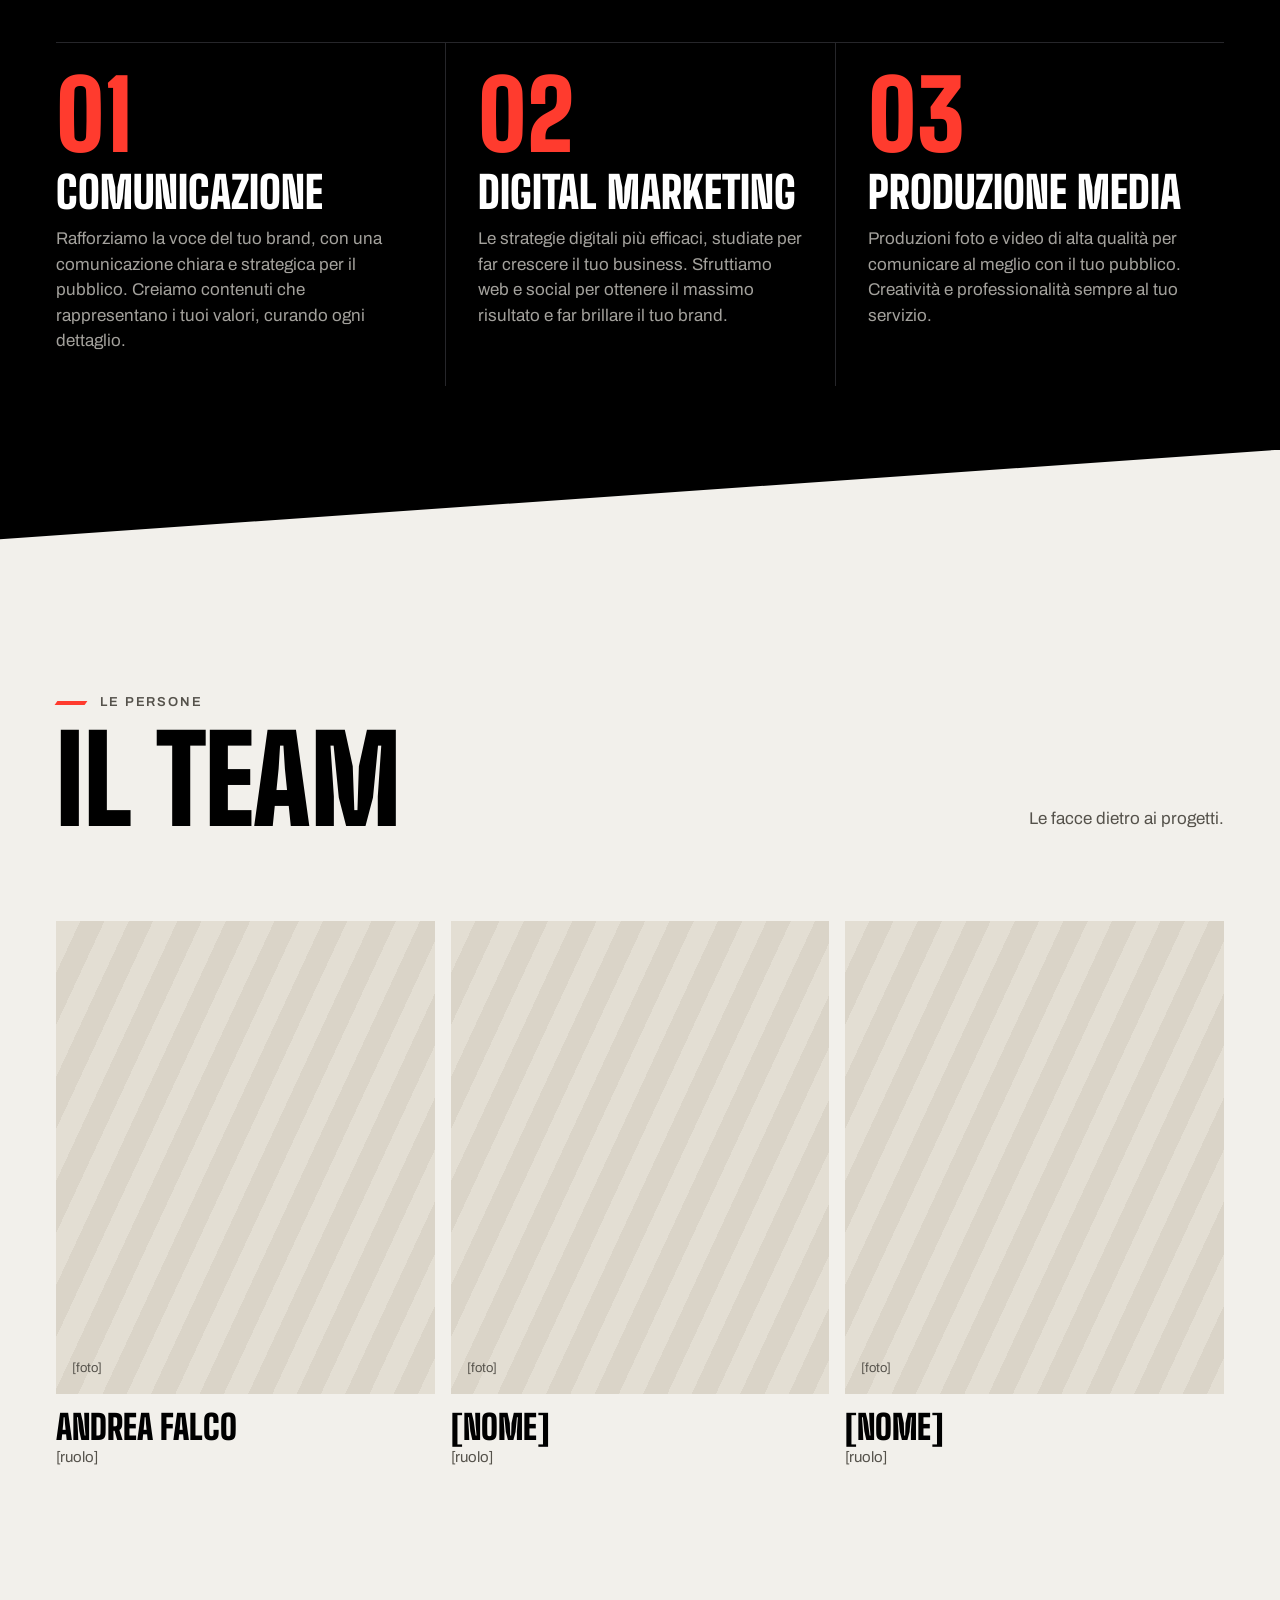
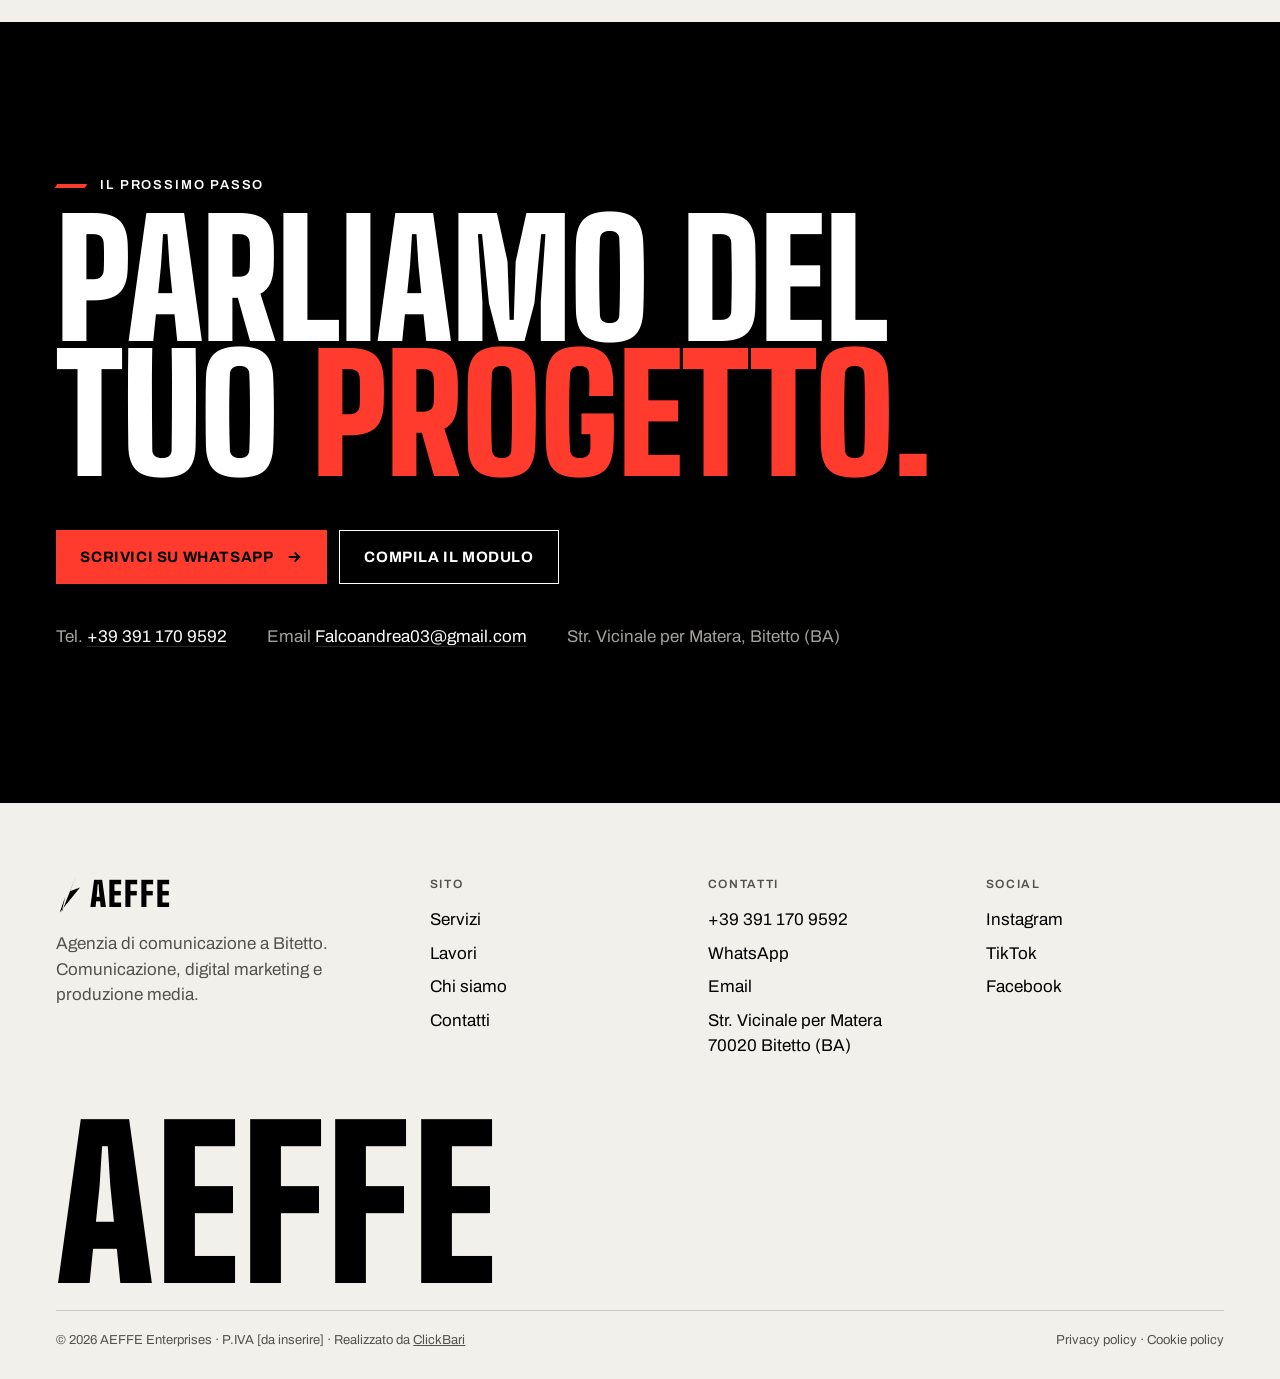
==== commit 6600788c: "Titolo home: Facciamo parlare di te. + anteprima aggiornata Co-Authored-By: Claude Opus 5.5 <noreply" ====
--- a/chi-siamo/index.html
+++ b/chi-siamo/index.html
@@ -10,6 +10,16 @@
 <meta property="og:title" content="Chi siamo — AEFFE Enterprises, agenzia di comunicazione a Bitetto">
 <meta property="og:description" content="AEFFE Enterprises è un’agenzia creativa con sede a Bitetto, specializzata in comunicazione visiva e produzione multimediale.">
 <meta property="og:locale" content="it_IT">
+<meta property="og:type" content="website">
+<meta property="og:site_name" content="AEFFE Enterprises">
+<meta property="og:url" content="https://bozza-aeffe.netlify.app/chi-siamo/">
+<meta property="og:image" content="https://bozza-aeffe.netlify.app/assets/og.jpg">
+<meta property="og:image:width" content="1200">
+<meta property="og:image:height" content="630">
+<meta property="og:image:alt" content="AEFFE Enterprises — Facciamo parlare di te.">
+<meta name="twitter:card" content="summary_large_image">
+<meta name="twitter:image" content="https://bozza-aeffe.netlify.app/assets/og.jpg">
+<link rel="canonical" href="https://bozza-aeffe.netlify.app/chi-siamo/">
 <link rel="icon" href="data:image/svg+xml,%3Csvg xmlns='http://www.w3.org/2000/svg' viewBox='0 0 40 40'%3E%3Crect width='40' height='40' fill='%23000'/%3E%3Cpolygon points='13,38 27,2 21,17 30,14 11,38 16,24' fill='%23fff'/%3E%3C/svg%3E">
 <link rel="preconnect" href="https://fonts.googleapis.com">
 <link rel="preconnect" href="https://fonts.gstatic.com" crossorigin>
--- a/assets/style.css
+++ b/assets/style.css
@@ -63,8 +63,9 @@
 .hero--short{min-height:78svh}
 .blend{mix-blend-mode:difference;color:#fff}
 .hero-t{margin:0;font-family:var(--disp);font-weight:900;font-size:clamp(72px,15.6vw,236px);line-height:.82;letter-spacing:-.005em;text-transform:uppercase}
+.hero-t--home{font-size:clamp(72px,12.3vw,200px)}
 .hero--short .hero-t{font-size:clamp(64px,11.5vw,180px)}
-.hero-sub{margin:28px 0 0;font-size:clamp(22px,2.7vw,40px);font-weight:500;line-height:1.15;letter-spacing:-.01em;max-width:21em}
+.hero-sub{margin:28px 0 0;font-size:clamp(22px,2.7vw,40px);font-weight:500;line-height:1.15;letter-spacing:-.01em;max-width:24em}
 .hero-row{display:flex;flex-wrap:wrap;align-items:flex-end;justify-content:space-between;gap:32px 48px;margin-top:clamp(36px,6vh,64px)}
 .hero-row .lead{max-width:30em;display:flex;flex-direction:column;gap:22px;align-items:flex-start}
 .hero-row .lead p{margin:0;font-size:17px;line-height:1.5}
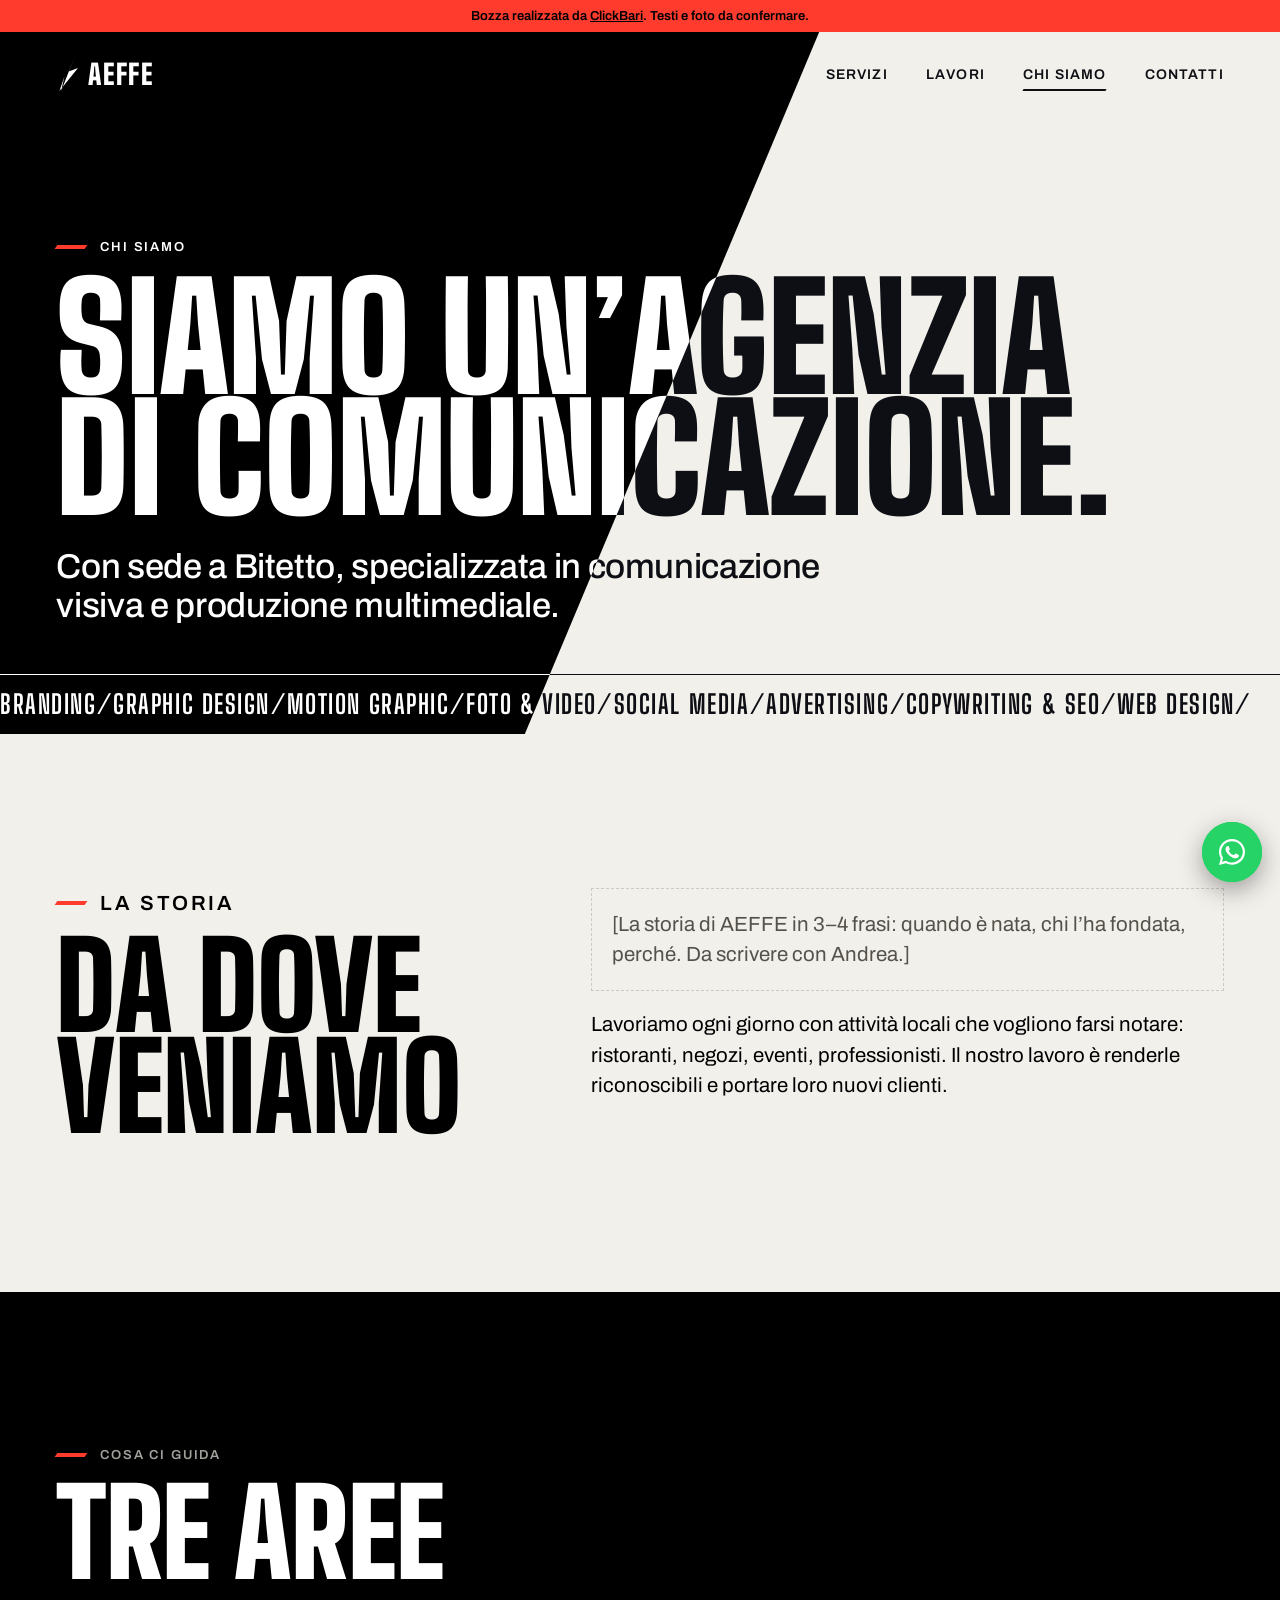
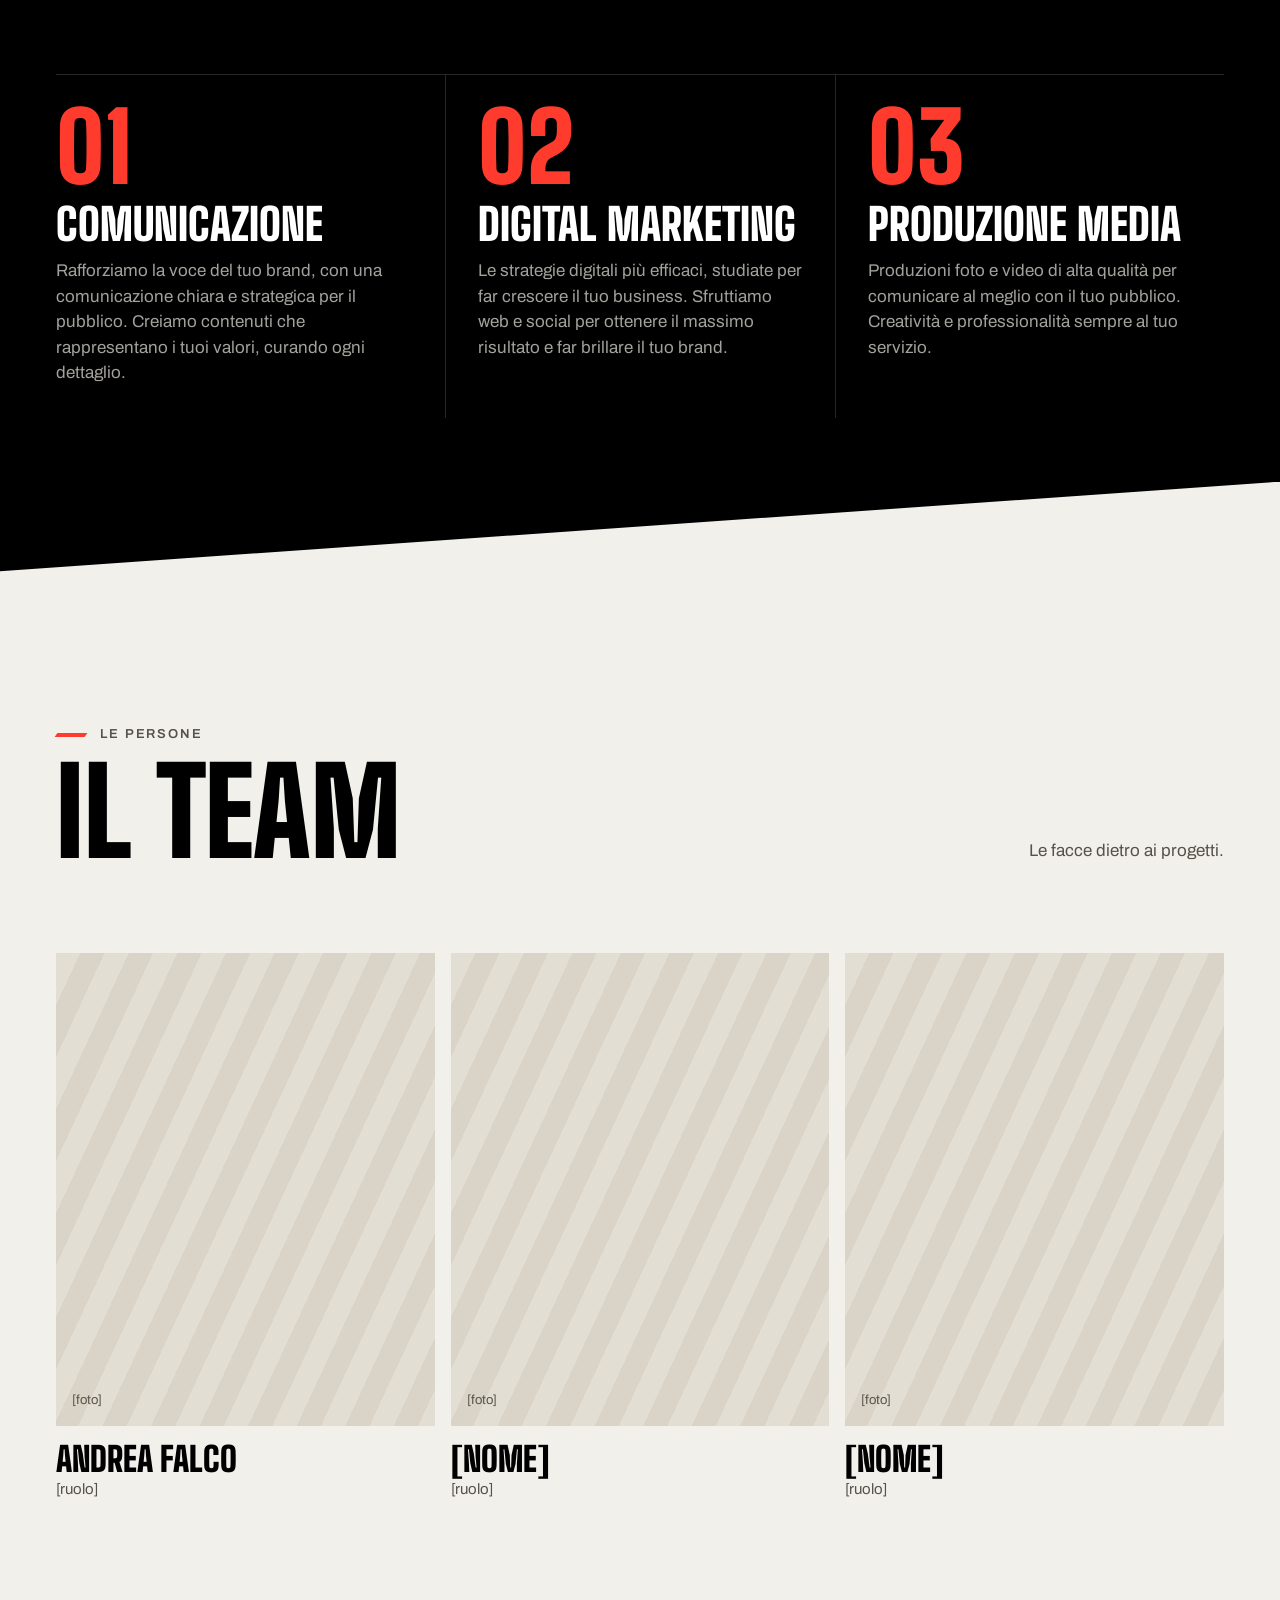
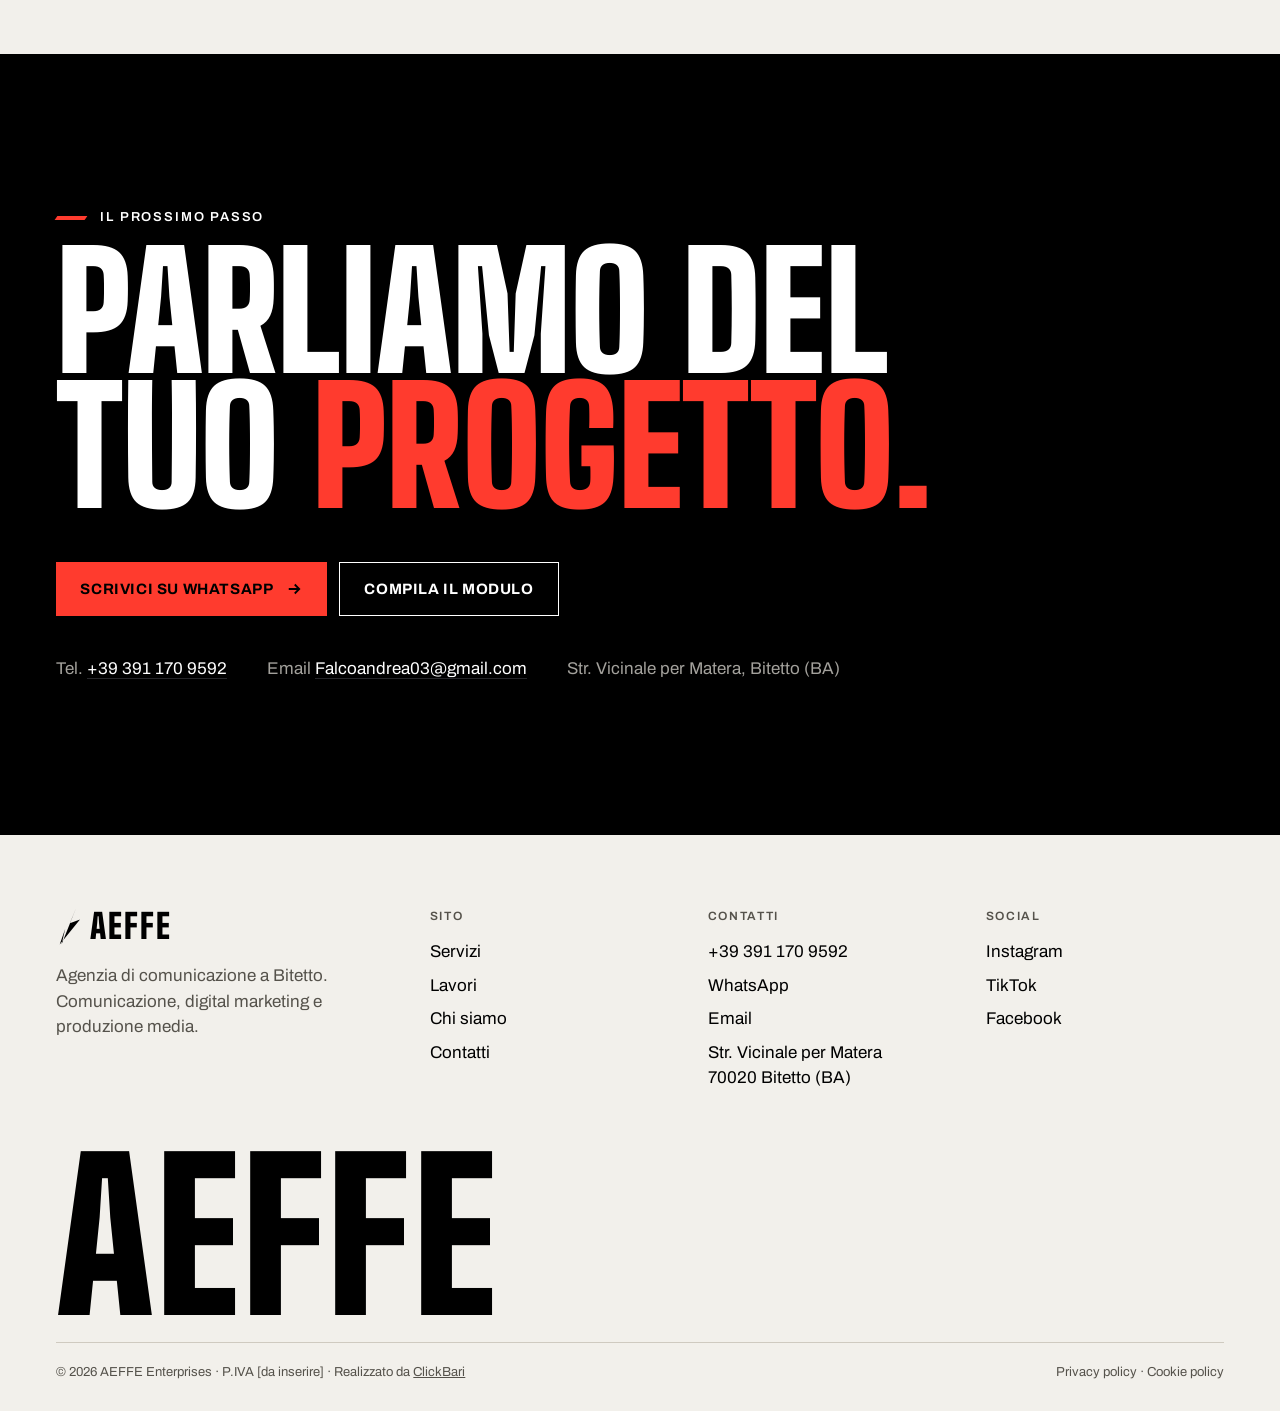
==== commit a9ec389f: "Solo il sito: tolte le bozze vecchie; font in locale (niente Google Fonts); noindex via _headers e r" ====
--- a/chi-siamo/index.html
+++ b/chi-siamo/index.html
@@ -21,13 +21,14 @@
 <meta name="twitter:image" content="https://bozza-aeffe.netlify.app/assets/og.jpg">
 <link rel="canonical" href="https://bozza-aeffe.netlify.app/chi-siamo/">
 <link rel="icon" href="data:image/svg+xml,%3Csvg xmlns='http://www.w3.org/2000/svg' viewBox='0 0 40 40'%3E%3Crect width='40' height='40' fill='%23000'/%3E%3Cpolygon points='13,38 27,2 21,17 30,14 11,38 16,24' fill='%23fff'/%3E%3C/svg%3E">
-<link rel="preconnect" href="https://fonts.googleapis.com">
-<link rel="preconnect" href="https://fonts.gstatic.com" crossorigin>
-<link href="https://fonts.googleapis.com/css2?family=Big+Shoulders+Display:wght@700;900&family=Archivo:wght@400;500;600;700&display=swap" rel="stylesheet">
+
+
+<link rel="stylesheet" href="/fonts/fonts.css">
 <link rel="stylesheet" href="../assets/style.css">
 </head>
 <body>
 <a class="skip" href="#main">Vai al contenuto</a>
+<div class="draft-bar">Bozza realizzata da <a href="https://clickbari.it" target="_blank" rel="noopener">ClickBari</a>. Testi e foto da confermare.</div>
 <header class="hdr">
   <a class="logo" href="../" aria-label="AEFFE Enterprises, home"><svg aria-hidden="true" viewBox="0 0 26 40"><polygon points="6,40 22,0 15,17 26,13 4,40 10,23" fill="currentColor"></polygon></svg><span>AEFFE</span></a>
   <nav class="nav" aria-label="Principale"><a href="../#servizi">Servizi</a><a href="../#lavori">Lavori</a><a href="../chi-siamo/" aria-current="page">Chi siamo</a><a href="../contatti/">Contatti</a></nav>
--- a/fonts/fonts.css
+++ b/fonts/fonts.css
@@ -0,0 +1,56 @@
+/* big-shoulders-display-latin-ext-700-normal */
+@font-face {
+  font-family: 'Big Shoulders Display';
+  font-style: normal;
+  font-display: swap;
+  font-weight: 700;
+  src: url(/fonts/big-shoulders-display-latin-ext-700-normal.woff2) format('woff2');
+  unicode-range: U+0100-02BA,U+02BD-02C5,U+02C7-02CC,U+02CE-02D7,U+02DD-02FF,U+0304,U+0308,U+0329,U+1D00-1DBF,U+1E00-1E9F,U+1EF2-1EFF,U+2020,U+20A0-20AB,U+20AD-20C0,U+2113,U+2C60-2C7F,U+A720-A7FF;
+}
+/* big-shoulders-display-latin-700-normal */
+@font-face {
+  font-family: 'Big Shoulders Display';
+  font-style: normal;
+  font-display: swap;
+  font-weight: 700;
+  src: url(/fonts/big-shoulders-display-latin-700-normal.woff2) format('woff2');
+  unicode-range: U+0000-00FF,U+0131,U+0152-0153,U+02BB-02BC,U+02C6,U+02DA,U+02DC,U+0304,U+0308,U+0329,U+2000-206F,U+20AC,U+2122,U+2191,U+2193,U+2212,U+2215,U+FEFF,U+FFFD;
+}
+/* big-shoulders-display-latin-ext-900-normal */
+@font-face {
+  font-family: 'Big Shoulders Display';
+  font-style: normal;
+  font-display: swap;
+  font-weight: 900;
+  src: url(/fonts/big-shoulders-display-latin-ext-900-normal.woff2) format('woff2');
+  unicode-range: U+0100-02BA,U+02BD-02C5,U+02C7-02CC,U+02CE-02D7,U+02DD-02FF,U+0304,U+0308,U+0329,U+1D00-1DBF,U+1E00-1E9F,U+1EF2-1EFF,U+2020,U+20A0-20AB,U+20AD-20C0,U+2113,U+2C60-2C7F,U+A720-A7FF;
+}
+/* big-shoulders-display-latin-900-normal */
+@font-face {
+  font-family: 'Big Shoulders Display';
+  font-style: normal;
+  font-display: swap;
+  font-weight: 900;
+  src: url(/fonts/big-shoulders-display-latin-900-normal.woff2) format('woff2');
+  unicode-range: U+0000-00FF,U+0131,U+0152-0153,U+02BB-02BC,U+02C6,U+02DA,U+02DC,U+0304,U+0308,U+0329,U+2000-206F,U+20AC,U+2122,U+2191,U+2193,U+2212,U+2215,U+FEFF,U+FFFD;
+}
+/* archivo-latin-ext-wdth-normal */
+@font-face {
+  font-family: 'Archivo';
+  font-style: normal;
+  font-display: swap;
+  font-weight: 100 900;
+  font-stretch: 62% 125%;
+  src: url(/fonts/archivo-latin-ext-wdth-normal.woff2) format('woff2');
+  unicode-range: U+0100-02BA,U+02BD-02C5,U+02C7-02CC,U+02CE-02D7,U+02DD-02FF,U+0304,U+0308,U+0329,U+1D00-1DBF,U+1E00-1E9F,U+1EF2-1EFF,U+2020,U+20A0-20AB,U+20AD-20C0,U+2113,U+2C60-2C7F,U+A720-A7FF;
+}
+/* archivo-latin-wdth-normal */
+@font-face {
+  font-family: 'Archivo';
+  font-style: normal;
+  font-display: swap;
+  font-weight: 100 900;
+  font-stretch: 62% 125%;
+  src: url(/fonts/archivo-latin-wdth-normal.woff2) format('woff2');
+  unicode-range: U+0000-00FF,U+0131,U+0152-0153,U+02BB-02BC,U+02C6,U+02DA,U+02DC,U+0304,U+0308,U+0329,U+2000-206F,U+20AC,U+2122,U+2191,U+2193,U+2212,U+2215,U+FEFF,U+FFFD;
+}
--- a/assets/style.css
+++ b/assets/style.css
@@ -23,6 +23,12 @@
 .sr{position:absolute;width:1px;height:1px;overflow:hidden;clip:rect(0 0 0 0);white-space:nowrap}
 .skip{position:fixed;left:16px;top:-60px;z-index:100;background:var(--accent);color:#000;padding:10px 16px;font-weight:700}
 .skip:focus{top:16px}
+
+/* ---------- bozza ---------- */
+.draft-bar{position:fixed;top:0;left:0;right:0;z-index:52;height:32px;line-height:32px;overflow:hidden;white-space:nowrap;text-overflow:ellipsis;background:var(--accent);color:#000;font-size:13px;font-weight:600;padding:0 16px;text-align:center}
+.draft-bar a{color:#000}
+.hdr{top:32px!important}
+body{padding-top:32px}
 
 /* ---------- header ---------- */
 .hdr{position:fixed;inset:0 0 auto;z-index:50;height:84px;padding:0 var(--pad);display:flex;align-items:center;justify-content:space-between;mix-blend-mode:difference;color:#fff;pointer-events:none}
